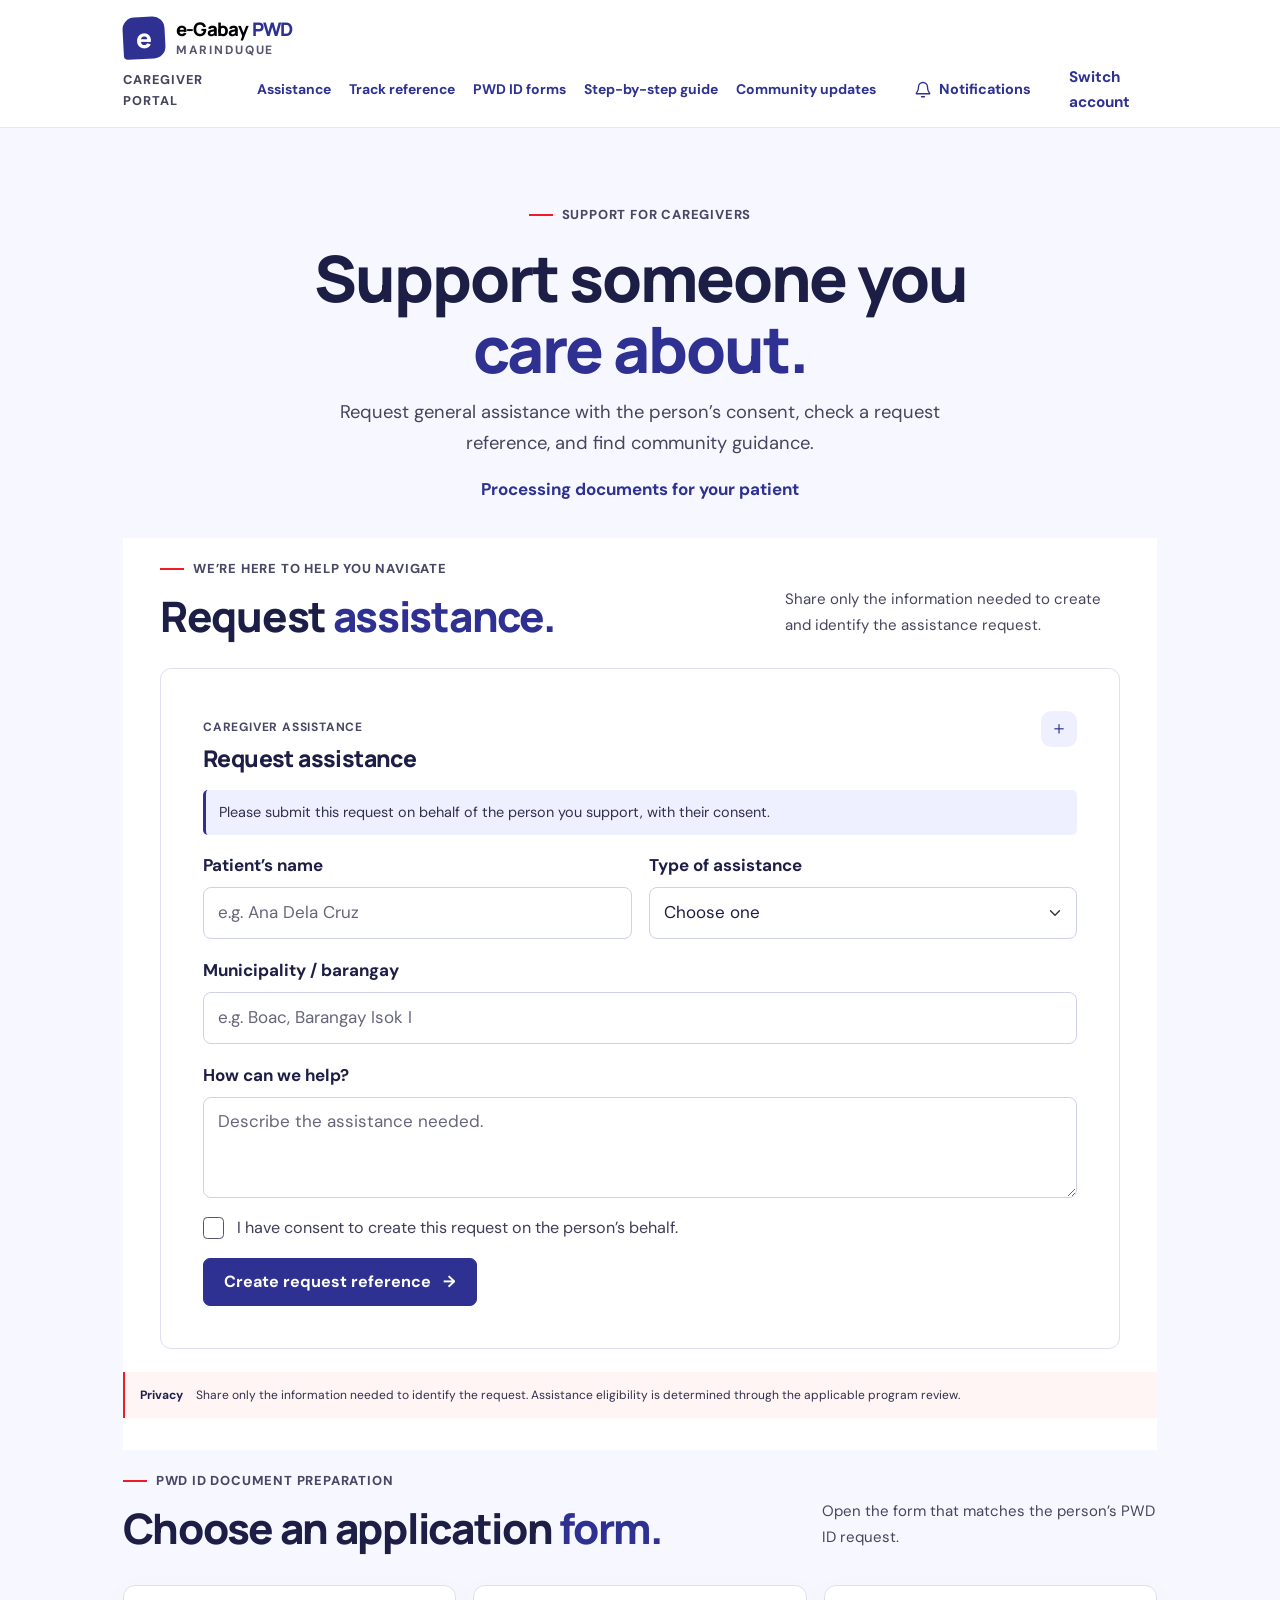
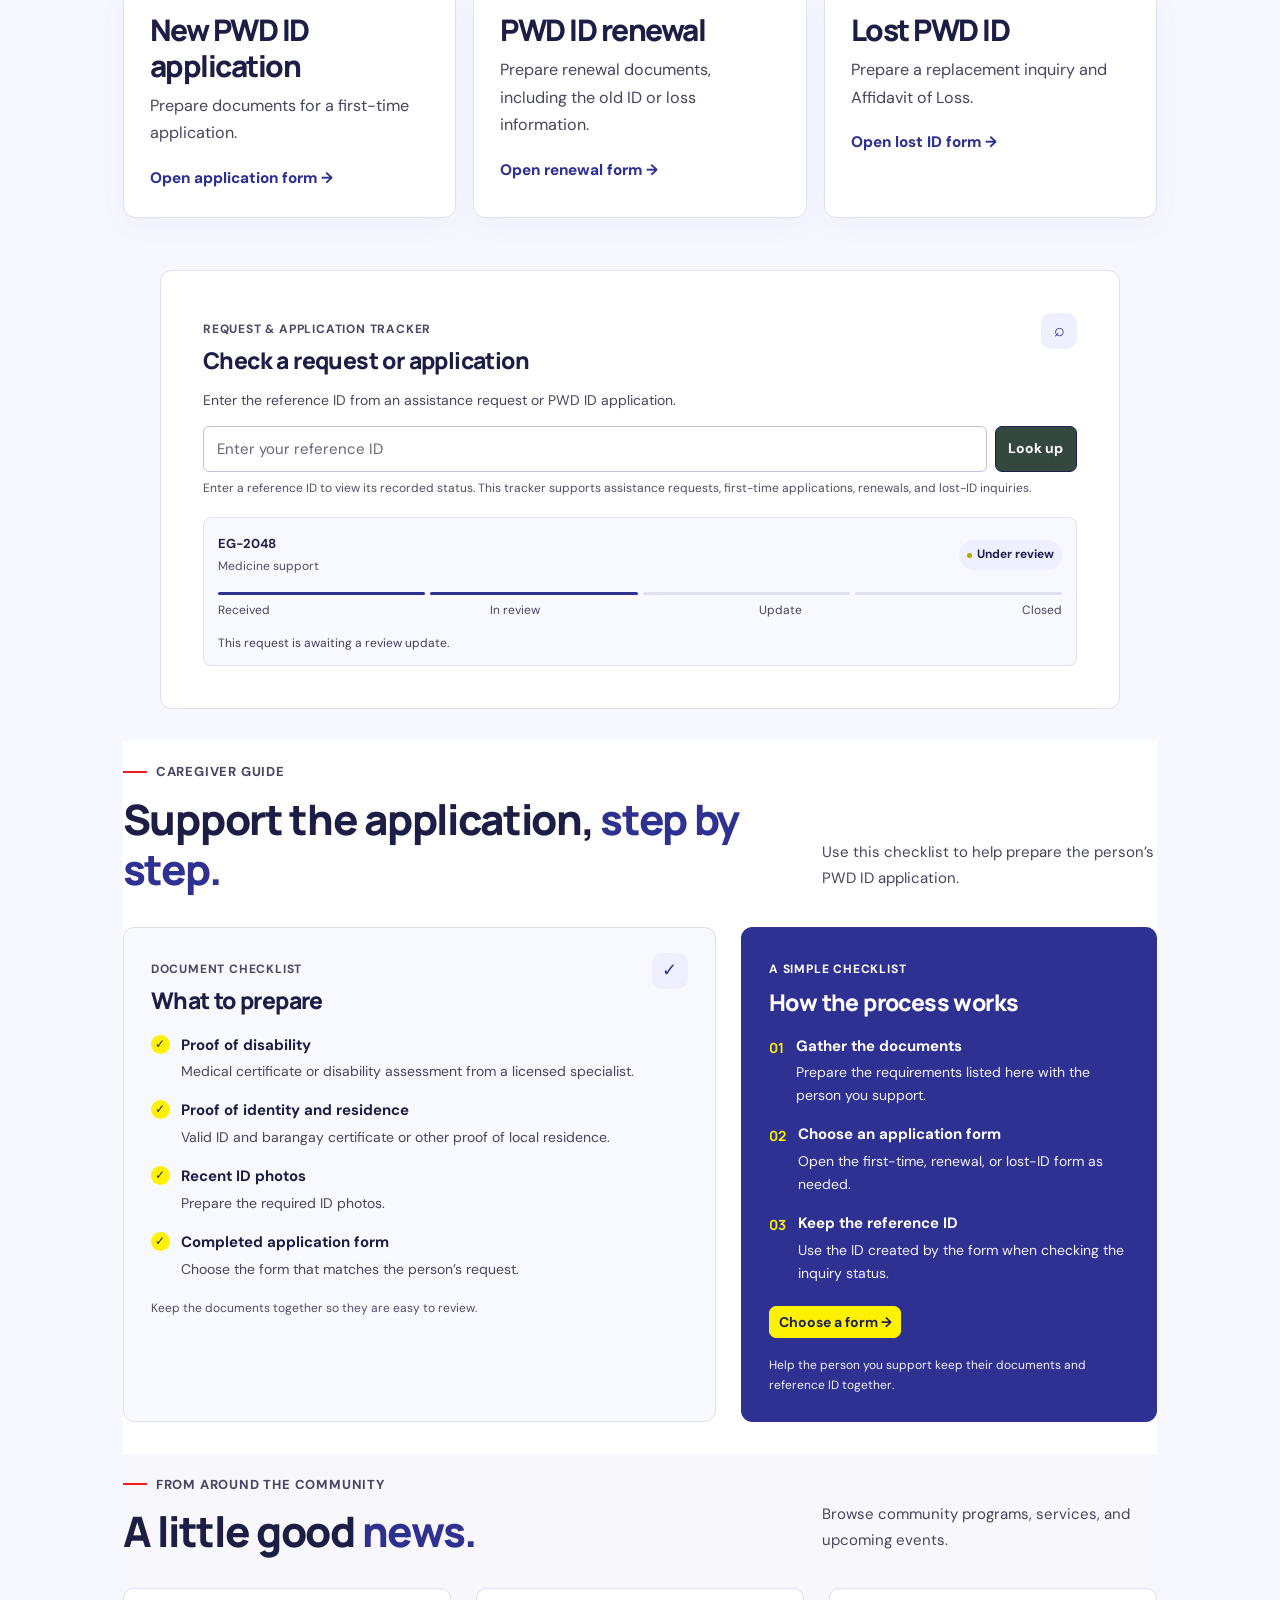
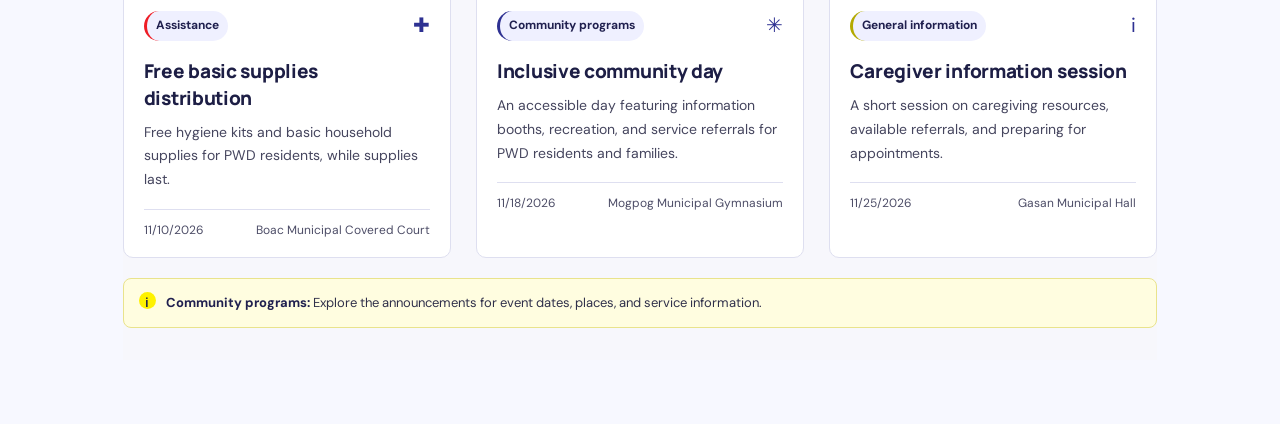
==== caregiver.html @ 27909a4b "Initial project upload" ====
<!doctype html>
<html lang="en">
<head>
  <meta charset="utf-8">
  <meta name="viewport" content="width=device-width, initial-scale=1">
  <meta name="theme-color" content="#2E3192">
  <meta name="description" content="Caregiver guidance and assistance portal for Marinduque.">
  <title>Caregiver portal — e-Gabay Marinduque</title>
  <link rel="preconnect" href="https://fonts.googleapis.com">
  <link rel="preconnect" href="https://fonts.gstatic.com" crossorigin>
  <link href="https://fonts.googleapis.com/css2?family=DM+Sans:wght@400;500;600;700&family=Manrope:wght@400;500;600;700;800&display=swap" rel="stylesheet">
  <link href="https://cdn.jsdelivr.net/npm/bootstrap@5.3.3/dist/css/bootstrap.min.css" rel="stylesheet">
  <link href="styles.css" rel="stylesheet">
</head>
<body class="portal-page">
  <a class="skip-link" href="#main-content">Skip to main content</a>
  <header class="site-header">
    <nav class="navbar" aria-label="Main navigation">
      <div class="container">
        <a class="navbar-brand brand-lockup" href="index.html" aria-label="e-Gabay PWD home">
          <span class="brand-mark" aria-hidden="true"><span>e</span></span>
          <span class="brand-text">e-Gabay <span>PWD</span><small>MARINDUQUE</small></span>
        </a>
        <div class="portal-nav-links">
          <span class="portal-role-label">CAREGIVER PORTAL</span>
          <div class="portal-section-links" aria-label="Portal sections">
            <a href="#assistance">Assistance</a>
            <a href="#tracking-card">Track reference</a>
            <a href="#pwd-forms">PWD ID forms</a>
            <a href="#caregiver-guide">Step-by-step guide</a>
            <a href="#updates">Community updates</a>
          </div>
          <div class="notification-center">
            <button class="notification-toggle" id="notification-toggle" type="button" aria-label="Notifications" aria-controls="notification-panel" aria-expanded="false">
              <svg aria-hidden="true" viewBox="0 0 24 24"><path d="M18 8a6 6 0 0 0-12 0c0 7-3 7-3 9h18c0-2-3-2-3-9M10 21h4"/></svg>
              <span>Notifications</span><span class="notification-count" id="notification-count" hidden></span>
            </button>
            <section class="notification-panel" id="notification-panel" aria-label="Notifications" hidden>
              <div class="notification-panel-heading"><h2>Notifications</h2><button class="notification-close" id="notification-close" type="button" aria-label="Close notifications">×</button></div>
              <p class="notification-feedback" id="notification-feedback" role="status" aria-live="polite"></p>
              <div class="notification-items" id="notification-items" aria-live="polite"></div>
            </section>
          </div>
          <a href="login.html">Switch account</a>
        </div>
      </div>
    </nav>
  </header>
  <main id="main-content" class="portal-main container">
    <section class="portal-hero">
      <div class="eyebrow"><span class="eyebrow-line"></span> Support for caregivers</div>
      <h1>Support someone you <span>care about.</span></h1>
      <p class="portal-intro">Request general assistance with the person’s consent, check a request reference, and find community guidance.</p>
      <p class="caregiver-patient-name" id="caregiver-patient-name">Processing documents for your patient</p>
    </section>
    <section class="section-pad assistance-section role-content-section" id="assistance">
      <div class="section-heading assistance-heading">
        <div><div class="eyebrow"><span class="eyebrow-line"></span> We’re here to help you navigate</div><h2>Request <span>assistance.</span></h2></div>
        <p>Share only the information needed to create and identify the assistance request.</p>
      </div>
      <div class="row g-4 align-items-stretch justify-content-center">
        <div class="col-lg-8">
          <div class="request-card">
            <div class="card-title-row"><div><span class="card-kicker">CAREGIVER ASSISTANCE</span><h3>Request assistance</h3></div><span class="card-icon" aria-hidden="true">＋</span></div>
            <div id="caregiver-context" class="context-note">Please submit this request on behalf of the person you support, with their consent.</div>
            <form id="assistance-form" novalidate>
              <div class="row g-3">
                <div class="col-sm-6"><label class="form-label" for="request-name">Patient’s name</label><input class="form-control" id="request-name" name="name" autocomplete="off" required placeholder="e.g. Ana Dela Cruz"></div>
                <div class="col-sm-6"><label class="form-label" for="request-type">Type of assistance</label><select class="form-select" id="request-type" name="type" required><option value="">Choose one</option><option>Medicine support</option><option>Food assistance</option><option>Transportation</option><option>Other support</option></select></div>
                <div class="col-12"><label class="form-label" for="request-location">Municipality / barangay</label><input class="form-control" id="request-location" name="location" required placeholder="e.g. Boac, Barangay Isok I"></div>
                <div class="col-12"><label class="form-label" for="request-details">How can we help?</label><textarea class="form-control" id="request-details" name="details" rows="3" required placeholder="Describe the assistance needed."></textarea></div>
                <div class="col-12 form-consent"><input class="form-check-input" id="request-consent" type="checkbox" required><label class="form-check-label" for="request-consent">I have consent to create this request on the person’s behalf.</label></div>
                <div class="col-12"><button class="btn btn-primary" type="submit">Create request reference <span aria-hidden="true">→</span></button></div>
              </div>
            </form>
            <div class="form-feedback" id="form-feedback" role="status" aria-live="polite"></div>
          </div>
        </div>
      </div>
      <div class="disclaimer"><strong>Privacy</strong><span>Share only the information needed to identify the request. Assistance eligibility is determined through the applicable program review.</span></div>
    </section>
    <section class="section-pad role-content-section" id="pwd-forms" aria-labelledby="pwd-forms-heading">
      <div class="section-heading">
        <div><div class="eyebrow"><span class="eyebrow-line"></span> PWD ID document preparation</div><h2 id="pwd-forms-heading">Choose an application <span>form.</span></h2></div>
        <p>Open the form that matches the person’s PWD ID request.</p>
      </div>
      <div class="row g-3">
        <div class="col-md-4"><a class="portal-card d-block h-100 text-decoration-none" href="firsttime-applicant.html"><h3>New PWD ID application</h3><p>Prepare documents for a first-time application.</p><span class="text-link">Open application form →</span></a></div>
        <div class="col-md-4"><a class="portal-card d-block h-100 text-decoration-none" href="pwd-renewal.html"><h3>PWD ID renewal</h3><p>Prepare renewal documents, including the old ID or loss information.</p><span class="text-link">Open renewal form →</span></a></div>
        <div class="col-md-4"><a class="portal-card d-block h-100 text-decoration-none" href="lost-pwd-id.html"><h3>Lost PWD ID</h3><p>Prepare a replacement inquiry and Affidavit of Loss.</p><span class="text-link">Open lost ID form →</span></a></div>
      </div>
    </section>
    <section class="section-pad role-content-section tracker-section" aria-label="Request tracker">
      <div class="tracking-card" id="tracking-card">
        <div class="card-title-row"><div><span class="card-kicker">REQUEST &amp; APPLICATION TRACKER</span><h3>Check a request or application</h3></div><span class="card-icon" aria-hidden="true">⌕</span></div>
        <p class="tracking-intro">Enter the reference ID from an assistance request or PWD ID application.</p>
        <form id="tracking-form" class="tracking-form"><label class="visually-hidden" for="tracking-id">Request or application reference ID</label><input class="form-control" id="tracking-id" placeholder="Enter your reference ID" aria-describedby="tracking-help"><button class="btn btn-dark" type="submit">Look up</button></form>
        <small class="tracking-help" id="tracking-help">Enter a reference ID to view its recorded status. This tracker supports assistance requests, first-time applications, renewals, and lost-ID inquiries.</small>
        <div id="tracking-result" class="tracking-result" aria-live="polite">
          <div class="tracked-request"><div><span class="request-ref">EG-2048</span><span class="request-type">Medicine support</span></div><span class="status-badge status-review"><i></i> Under review</span></div>
          <div class="request-progress"><span class="progress-done"></span><span class="progress-done"></span><span></span><span></span></div>
          <div class="tracking-step-labels"><span>Received</span><span>In review</span><span>Update</span><span>Closed</span></div>
          <p class="status-explanation">This request is awaiting a review update.</p>
        </div>
        <div class="tracker-empty" id="tracker-empty" hidden role="status">No request or application matched that reference ID. Check the ID from your confirmation and try again.</div>
      </div>
    </section>
    <section class="section-pad services-section role-content-section" id="caregiver-guide">
      <div class="section-heading">
        <div><div class="eyebrow"><span class="eyebrow-line"></span> Caregiver guide</div><h2>Support the application, <span>step by step.</span></h2></div>
        <p>Use this checklist to help prepare the person’s PWD ID application.</p>
      </div>
      <div class="row g-4">
        <div class="col-lg-7">
          <div class="info-card requirements-card">
            <div class="card-title-row"><div><span class="card-kicker">DOCUMENT CHECKLIST</span><h3>What to prepare</h3></div><span class="card-icon" aria-hidden="true">✓</span></div>
            <ul class="check-list">
              <li><span aria-hidden="true">✓</span><div><strong>Proof of disability</strong><small>Medical certificate or disability assessment from a licensed specialist.</small></div></li>
              <li><span aria-hidden="true">✓</span><div><strong>Proof of identity and residence</strong><small>Valid ID and barangay certificate or other proof of local residence.</small></div></li>
              <li><span aria-hidden="true">✓</span><div><strong>Recent ID photos</strong><small>Prepare the required ID photos.</small></div></li>
              <li><span aria-hidden="true">✓</span><div><strong>Completed application form</strong><small>Choose the form that matches the person’s request.</small></div></li>
            </ul>
            <p class="fine-print">Keep the documents together so they are easy to review.</p>
          </div>
        </div>
        <div class="col-lg-5">
          <div class="process-card">
            <span class="card-kicker">A SIMPLE CHECKLIST</span><h3>How the process works</h3>
            <ol class="step-list">
              <li><span class="step-number">01</span><div><strong>Gather the documents</strong><small>Prepare the requirements listed here with the person you support.</small></div></li>
              <li><span class="step-number">02</span><div><strong>Choose an application form</strong><small>Open the first-time, renewal, or lost-ID form as needed.</small></div></li>
              <li><span class="step-number">03</span><div><strong>Keep the reference ID</strong><small>Use the ID created by the form when checking the inquiry status.</small></div></li>
            </ol>
            <a class="btn btn-outline-primary btn-sm" href="#pwd-forms">Choose a form <span aria-hidden="true">→</span></a>
            <p class="fine-print mb-0">Help the person you support keep their documents and reference ID together.</p>
          </div>
        </div>
      </div>
    </section>
    <section class="section-pad updates-section role-content-section" id="updates">
      <div class="section-heading">
        <div><div class="eyebrow"><span class="eyebrow-line"></span> From around the community</div><h2>A little good <span>news.</span></h2></div>
        <p>Browse community programs, services, and upcoming events.</p>
      </div>
      <div class="row g-4" id="announcement-list" aria-live="polite" aria-label="Community announcements"></div>
      <p class="announcement-empty admin-footnote" id="announcement-empty" hidden>No announcements have been added yet.</p>
      <div class="notice-strip"><span class="notice-symbol" aria-hidden="true">i</span><p><strong>Community programs:</strong> Explore the announcements for event dates, places, and service information.</p></div>
    </section>
    
  </main>
  <script src="app.js"></script>
</body>
</html>
---- styles.css ----
:root {
  --ink: #1d1e45;
  --muted: #4d4f67;
  --green: #2E3192;
  --green-dark: #20256e;
  --green-pale: #eff0ff;
  --paper: #ffffff;
  --white: #FFFFFF;
  --line: #dedff0;
  --coral: #EE1C25;
  --blue: #2E3192;
  --red: #EE1C25;
  --yellow: #FEF200;
  --font-display: "Manrope", sans-serif;
  --font-body: "DM Sans", sans-serif;
}

* { box-sizing: border-box; }
html { scroll-behavior: smooth; scroll-padding-top: 85px; font-size: 17px; }
body {
  margin: 0;
  color: var(--ink);
  background: var(--white);
  font-family: var(--font-body);
  font-size: 1.02rem;
  line-height: 1.7;
  -webkit-font-smoothing: antialiased;
}
a { color: inherit; }
button, input, select, textarea { font: inherit; }
.skip-link { position: absolute; z-index: 20; top: -50px; left: 16px; padding: 10px 14px; background: var(--white); border-radius: 0 0 8px 8px; color: var(--ink); }
.skip-link:focus { top: 0; }
.portal-notice {
  min-height: 38px;
  display: flex;
  justify-content: center;
  align-items: center;
  gap: 8px;
  padding: 8px 16px;
  color: var(--ink);
  background: var(--white);
  border-bottom: 1px solid var(--line);
  font-size: 0.72rem;
  letter-spacing: .02em;
  text-align: center;
}
.portal-notice strong {
  font-size: 0.67rem;
  letter-spacing: .08em;
  color: var(--blue);
}
.notice-dot { width: 9px; height: 9px; border-radius: 50%; background: var(--red); }
.site-header { position: sticky; z-index: 10; top: 0; background: rgba(255,255,255,.96); border-bottom: 1px solid rgba(46,49,146,.12); backdrop-filter: blur(12px); }
.navbar { min-height: 82px; padding: 12px 0; }
.brand-lockup { display: inline-flex; align-items: center; gap: 11px; text-decoration: none; flex-shrink: 0; }
.brand-mark { width: 42px; height: 42px; display: grid; place-items: center; border-radius: 12px 12px 12px 4px; background: var(--blue); color: var(--white); font-family: var(--font-display); font-size: 1.55rem; font-weight: 800; transform: rotate(-3deg); }
.brand-mark span { transform: rotate(3deg); }
.brand-text { display: flex; position: relative; flex-wrap: wrap; align-items: baseline; column-gap: 4px; width: 124px; font-family: var(--font-display); font-size: 1.1rem; font-weight: 800; line-height: 1; letter-spacing: -.7px; }
.brand-text > span { color: var(--blue); }
.brand-text small { flex-basis: 100%; margin-top: 5px; color: var(--muted); font-family: var(--font-body); font-size: 0.48rem; font-weight: 700; letter-spacing: 1.85px; }
.navbar-nav { gap: 29px; }
.navbar-nav .nav-link { padding: 10px 0 !important; color: var(--muted); font-size: 0.9rem; font-weight: 700; transition: color .2s ease; }
.navbar-nav .nav-link:hover, .navbar-nav .nav-link.active { color: var(--blue); }
.header-actions { display: flex; align-items: center; gap: 10px; }
.role-select { width: 145px; border-color: #dfe2f8; border-radius: 7px; color: var(--ink); font-size: 0.75rem; }
.btn { border-radius: 7px; font-size: 0.84rem; font-weight: 700; }
.btn-primary { --bs-btn-bg: var(--blue); --bs-btn-border-color: var(--blue); --bs-btn-hover-bg: var(--green-dark); --bs-btn-hover-border-color: var(--green-dark); --bs-btn-active-bg: var(--green-dark); --bs-btn-active-border-color: var(--green-dark); }
.btn-outline-primary { --bs-btn-color: var(--blue); --bs-btn-border-color: #dfe2f8; --bs-btn-hover-bg: var(--blue); --bs-btn-hover-border-color: var(--blue); }
.header-cta { padding: 11px 16px; }
.header-cta span, .hero-actions .btn span, .request-card .btn span { margin-left: 8px; }
.navbar-toggler { border: 0; padding: 5px; }
.hero-section { overflow: hidden; background: linear-gradient(180deg, #ffffff 0%, #f7f8ff 100%); }
.hero-grid { min-height: 430px; display: grid; grid-template-columns: 1fr 1fr; align-items: center; gap: 45px; padding-top: 45px; padding-bottom: 40px; }
.hero-copy { position: relative; z-index: 1; padding: 3px 0 0 8px; }
.eyebrow { display: flex; align-items: center; gap: 9px; color: var(--blue); font-size: 0.72rem; font-weight: 800; letter-spacing: .12em; text-transform: uppercase; }
.eyebrow-line { width: 24px; height: 2px; display: inline-block; background: var(--red); }
h1, h2, h3, p { margin-top: 0; }
h1, h2, h3 { font-family: var(--font-display); color: var(--ink); font-weight: 800; letter-spacing: -1.5px; }
h1 { max-width: 500px; margin: 20px 0 14px; font-size: clamp(2.8rem, 4vw, 4.25rem); line-height: 1.06; letter-spacing: -3px; }
h1 span, h2 span { color: var(--blue); }
.hero-lead { max-width: 430px; margin-bottom: 23px; color: var(--muted); font-size: 1.12rem; line-height: 1.8; }
.hero-actions { display: flex; align-items: center; gap: 22px; }
.hero-actions .btn { padding: 14px 20px; font-size: 0.82rem; }
.text-link { padding: 4px 0; border: 0; background: none; color: var(--blue); font-size: 0.85rem; font-weight: 800; text-decoration: none; }
.text-link:hover { color: var(--green-dark); }
.hero-note { display: flex; align-items: center; gap: 8px; margin-top: 29px; color: var(--muted); font-size: 0.8rem; font-weight: 600; }
.note-icon { color: var(--red); font-size: 1rem; }
.hero-art { position: relative; height: 345px; overflow: hidden; border-radius: 44% 44% 12px 12px; background: #e7eee6; }
.art-sun { position: absolute; width: 188px; height: 188px; top: 38px; right: 76px; border-radius: 50%; background: #f3d9b8; }
.art-ground { position: absolute; right: -24px; bottom: -84px; left: -24px; height: 187px; border-radius: 50% 50% 0 0; background: #b5c8ae; }
.art-person { position: absolute; z-index: 2; bottom: 76px; width: 90px; height: 175px; }
.person-left { left: 20%; transform: rotate(-3deg); }
.person-right { right: 14%; bottom: 76px; transform: rotate(4deg); }
.person-head { position: absolute; z-index: 2; top: 0; left: 27px; width: 35px; height: 41px; border-radius: 45% 45% 47% 47%; background: #bc7959; }
.person-left .person-head { background: #a9684e; }
.person-body { position: absolute; top: 38px; left: 12px; width: 65px; height: 89px; border-radius: 25px 24px 12px 12px; background: #dc8d70; }
.person-left .person-body { background: #e9b873; }
.person-leg { position: absolute; top: 116px; width: 20px; height: 58px; border-radius: 0 0 8px 8px; background: #37594c; }
.person-leg.one { left: 21px; transform: rotate(5deg); }
.person-leg.two { left: 48px; transform: rotate(-6deg); }
.art-wheel { position: absolute; z-index: 3; bottom: 48px; left: 40%; width: 150px; height: 160px; }
.wheel-ring { position: absolute; bottom: 0; left: 11px; width: 120px; height: 120px; border: 6px solid #51685d; border-radius: 50%; }
.wheel-seat { position: absolute; bottom: 81px; left: 27px; width: 71px; height: 8px; border-radius: 5px; background: #51685d; }
.wheel-back { position: absolute; bottom: 71px; left: 25px; width: 8px; height: 54px; border-radius: 5px; background: #51685d; transform: rotate(-8deg); }
.wheel-person-head { position: absolute; z-index: 2; bottom: 115px; left: 70px; width: 33px; height: 38px; border-radius: 50%; background: #85503f; }
.wheel-person-body { position: absolute; z-index: 2; bottom: 70px; left: 66px; width: 38px; height: 58px; border-radius: 20px 20px 8px 8px; background: #528e7a; transform: rotate(-9deg); }
.wheel-spoke { position: absolute; z-index: 1; bottom: 4px; left: 69px; width: 2px; height: 108px; background: #9caca0; transform-origin: bottom; }
.wheel-spoke.s2 { transform: rotate(45deg); }.wheel-spoke.s3 { transform: rotate(90deg); }.wheel-spoke.s4 { transform: rotate(135deg); }
.art-plant { position: absolute; z-index: 2; bottom: 42px; width: 45px; height: 73px; }
.plant-left { left: 5%; }.plant-right { right: 5%; transform: scale(.8); }
.art-plant::after { position: absolute; bottom: 0; left: 22px; width: 2px; height: 66px; background: #6a8e70; content: ""; }
.art-plant i { position: absolute; z-index: 1; width: 22px; height: 12px; border-radius: 100% 0 100% 0; background: #718f68; transform: rotate(-20deg); }
.art-plant i:nth-child(1) { top: 17px; left: 3px; }.art-plant i:nth-child(2) { top: 29px; left: 20px; transform: scaleX(-1) rotate(-20deg); }.art-plant i:nth-child(3) { top: 41px; left: 1px; }.art-plant i:nth-child(4) { top: 5px; left: 21px; transform: scaleX(-1) rotate(-20deg); }
.floating-note { position: absolute; z-index: 4; right: 13px; bottom: 22px; display: flex; align-items: center; gap: 10px; padding: 11px 15px 11px 11px; border-radius: 10px; background: #fff; box-shadow: 0 9px 28px #445d4e19; }
.floating-note strong, .floating-note small { display: block; }.floating-note strong { font-size: 10px; }.floating-note small { margin-top: 4px; color: var(--muted); font-size: 9px; }
.floating-check { width: 29px; height: 29px; display: grid; place-items: center; border-radius: 50%; background: #e5f1e8; color: var(--green); font-weight: 700; }
.art-sparkle { position: absolute; z-index: 3; color: #d68d6e; }.sparkle-one { top: 42px; left: 15%; font-size: 19px; }.sparkle-two { top: 89px; right: 15%; color: #829377; font-size: 19px; }
.quick-links { position: relative; z-index: 2; display: grid; grid-template-columns: repeat(3, 1fr); margin-top: 0; padding-bottom: 25px; }
.quick-link { min-height: 78px; display: flex; align-items: center; gap: 12px; padding: 15px 19px; border: 1px solid #eaeee8; border-right: 0; background: #fff; text-decoration: none; transition: background .2s ease, transform .2s ease; }
.quick-link:first-child { border-radius: 9px 0 0 9px; }.quick-link:last-child { border-right: 1px solid #eaeee8; border-radius: 0 9px 9px 0; }
.quick-link:hover { z-index: 1; background: #fbfdfb; transform: translateY(-2px); }
.quick-icon { width: 37px; height: 37px; display: grid; place-items: center; flex-shrink: 0; border-radius: 10px; font-size: 19px; }.quick-icon.peach { background: #fcf0e9; color: #c6785d; }.quick-icon.green { background: #eaf2eb; color: #4c8066; }.quick-icon.lilac { background: #f0eef6; color: #7f729c; }
.quick-link strong, .quick-link small { display: block; }.quick-link strong { font-size: 11px; }.quick-link small { margin-top: 4px; color: #829087; font-size: 9px; }
.quick-arrow { margin-left: auto; color: #9aaa9f; font-size: 14px; }
.section-pad { padding: 79px 0; }
.services-section { background: #fff; }
.section-heading { display: flex; align-items: end; justify-content: space-between; gap: 30px; margin-bottom: 32px; }
.section-heading h2, .admin-header h2 { margin: 11px 0 0; font-size: clamp(27px, 3vw, 36px); letter-spacing: -1.6px; }
.section-heading > p { max-width: 335px; margin-bottom: 3px; color: #77857d; font-size: 12px; line-height: 1.8; }
.info-card, .process-card, .request-card, .tracking-card { height: 100%; padding: 25px 27px; border: 1px solid var(--line); border-radius: 11px; background: #fff; }
.requirements-card { background: #fafbf8; }
.card-title-row { display: flex; align-items: flex-start; justify-content: space-between; margin-bottom: 19px; }
.card-kicker { color: #87948b; font-size: 9px; font-weight: 700; letter-spacing: 1px; }
.card-title-row h3, .process-card h3, .admin-panel h3 { margin: 5px 0 0; font-size: 19px; letter-spacing: -.6px; }
.card-icon { width: 36px; height: 36px; display: grid; place-items: center; border-radius: 10px; background: #e8f2ea; color: var(--green); font-size: 16px; }
.card-icon.peach-bg { background: #fbefe8; color: #bc7258; }.card-icon.lilac-bg { background: #efedf5; color: #776a95; }
.check-list { display: grid; gap: 17px; margin: 0; padding: 0; list-style: none; }
.check-list li { display: flex; gap: 11px; }.check-list li > span { width: 19px; height: 19px; display: grid; place-items: center; flex: 0 0 auto; border-radius: 50%; background: #e7f1e8; color: #518368; font-size: 10px; }
.check-list strong, .check-list small, .step-list strong, .step-list small { display: block; }.check-list strong, .step-list strong { font-size: 11px; }.check-list small, .step-list small { margin-top: 4px; color: #79867f; font-size: 10px; line-height: 1.55; }
.fine-print { margin: 17px 0 0; color: #87938c; font-size: 9px; line-height: 1.6; }
.process-card { color: white; border-color: #2d7057; background: #2d7057; }
.process-card .card-kicker { color: #c3dace; }.process-card h3 { margin: 7px 0 18px; color: white; font-size: 19px; }
.step-list { display: grid; gap: 17px; margin: 0 0 21px; padding: 0; list-style: none; }
.step-list li { display: flex; align-items: flex-start; gap: 12px; }.step-number { color: #c2d7ca; font-family: var(--font-display); font-size: 11px; font-weight: 700; }
.step-list strong { color: #fff; }.step-list small { color: #d1e1d7; }.process-card .btn { border-color: #dcebe1; background: #fff; color: var(--green-dark); }
.process-card .fine-print { color: #d1e1d7; }
.updates-section { background: var(--paper); }
.updates-toolbar { display: flex; align-items: center; justify-content: space-between; margin: -5px 0 18px; }
.filter-pills { display: flex; gap: 6px; }.filter-pill { padding: 7px 12px; border: 1px solid transparent; border-radius: 30px; background: transparent; color: #6d7a72; font-size: 10px; font-weight: 600; }.filter-pill:hover { border-color: #dfe7df; }.filter-pill.active { border-color: #dce8dd; background: white; color: var(--green); }
.updates-label { color: #849087; font-size: 9px; }.updates-label span { margin-right: 5px; color: #d29147; font-size: 8px; }
.update-card { height: 100%; padding: 20px 20px 16px; border: 1px solid #eaeee8; border-radius: 10px; background: #fff; transition: transform .2s ease, box-shadow .2s ease; }.update-card:hover { transform: translateY(-3px); box-shadow: 0 9px 22px #24372c0b; }
.update-card-top { display: flex; align-items: center; justify-content: space-between; margin-bottom: 16px; }.update-category { padding: 5px 9px; border-radius: 20px; font-size: 9px; font-weight: 700; }.update-category.coral { background: #fbefeb; color: #a85e49; }.update-category.gold { background: #f8f3e7; color: #8d7442; }.update-category.sage { background: #eaf2ea; color: #4d7759; }.update-icon { color: #829284; font-size: 17px; }
.update-card h3 { margin: 0 0 9px; font-size: 15px; letter-spacing: -.35px; }.update-card p { min-height: 57px; margin: 0 0 17px; color: #76847b; font-size: 10px; line-height: 1.75; }
.update-meta { display: flex; justify-content: space-between; gap: 10px; padding-top: 11px; border-top: 1px solid #edf0ec; color: #97a198; font-size: 9px; }
.notice-strip { display: flex; align-items: flex-start; gap: 10px; margin-top: 20px; padding: 13px 15px; border: 1px solid #edebdf; border-radius: 8px; background: #fbfaf6; }.notice-symbol { width: 17px; height: 17px; display: grid; place-items: center; flex-shrink: 0; border-radius: 50%; background: #f1eee1; color: #917f56; font-family: var(--font-display); font-size: 11px; font-weight: 700; }.notice-strip p { margin: 0; color: #7d8277; font-size: 10px; line-height: 1.7; }.notice-strip strong { color: #62685d; }
.assistance-section { background: #fff; }.assistance-heading { margin-bottom: 27px; }
.request-card, .tracking-card { padding: 24px 25px; }
.request-card .card-title-row, .tracking-card .card-title-row { margin-bottom: 16px; }
.form-label { margin-bottom: 6px; color: #506057; font-size: 10px; font-weight: 700; }.optional { color: #9aa39d; font-weight: 400; }
.form-control, .form-select { min-height: 39px; border-color: #e5eae5; border-radius: 6px; color: #30453b; font-size: 11px; box-shadow: none !important; }.form-control::placeholder { color: #a4aea7; }.form-control:focus, .form-select:focus { border-color: #80a58f; }
.form-control.is-invalid, .form-select.is-invalid { border-color: #c45d54; }
.form-consent { display: flex; align-items: flex-start; gap: 8px; }.form-consent .form-check-input { margin-top: 2px; flex-shrink: 0; }.form-consent .form-check-label { color: #7c887f; font-size: 9px; line-height: 1.6; }
.form-check-input:checked { border-color: var(--green); background-color: var(--green); }.request-card .btn { padding: 10px 13px; }.form-privacy { margin-left: 10px; color: #929d95; font-size: 9px; }
.form-feedback { min-height: 0; color: #35704d; font-size: 10px; font-weight: 600; }.form-feedback:not(:empty) { margin-top: 12px; padding: 10px 12px; border-radius: 7px; background: #edf5ee; }
.tracking-intro { margin: -3px 0 13px; color: #77847c; font-size: 10px; }.tracking-form { display: flex; gap: 8px; }.tracking-form .form-control { flex: 1; }.tracking-form .btn { min-width: 78px; background: #344840; font-size: 10px; }.tracking-help { display: block; margin-top: 7px; color: #929d95; font-size: 9px; }
.tracking-result { margin-top: 19px; padding: 15px 14px 12px; border: 1px solid #edf0ec; border-radius: 8px; background: #fbfcfa; }
.tracked-request { display: flex; justify-content: space-between; align-items: center; gap: 12px; }.request-ref, .request-type { display: block; }.request-ref { color: #344b3f; font-size: 10px; font-weight: 700; }.request-type { margin-top: 3px; color: #879189; font-size: 9px; }
.status-badge { display: inline-flex; align-items: center; gap: 5px; white-space: nowrap; padding: 5px 8px; border-radius: 20px; background: #f5f1e7; color: #877346; font-size: 8px; font-weight: 700; }.status-badge i { width: 5px; height: 5px; border-radius: 50%; background: currentColor; }.status-received { background: #edf1f4; color: #637b89; }.status-update { background: #eaf2eb; color: #537858; }.status-closed { background: #f1eeee; color: #777274; }
.request-progress { display: grid; grid-template-columns: repeat(4,1fr); gap: 5px; margin-top: 15px; }.request-progress span { height: 3px; border-radius: 4px; background: #e8ece7; }.request-progress .progress-done { background: #78a68b; }.tracking-step-labels { display: flex; justify-content: space-between; margin-top: 6px; color: #929b93; font-size: 7px; }
.status-explanation { margin: 12px 0 0; color: #77847c; font-size: 9px; line-height: 1.6; }.tracker-empty { margin-top: 15px; padding: 12px; border-radius: 7px; background: #fbf4ee; color: #865c48; font-size: 10px; line-height: 1.6; }
.admin-entry { display: flex; align-items: center; gap: 11px; margin-top: 14px; padding: 13px 15px; border: 1px solid #edf0ec; border-radius: 9px; background: #fafbf9; }.admin-entry-icon { width: 28px; height: 28px; display: grid; place-items: center; border-radius: 8px; background: #eef0f4; color: #6c7484; }.admin-entry strong, .admin-entry small { display: block; }.admin-entry strong { font-size: 10px; }.admin-entry small { margin-top: 3px; color: #88938c; font-size: 9px; }.admin-entry .text-link { margin-left: auto; white-space: nowrap; font-size: 10px; }
.disclaimer { display: flex; gap: 13px; margin-top: 23px; padding: 13px 15px; border-left: 2px solid #d6bd89; background: #fbfaf6; color: #81857a; font-size: 9px; line-height: 1.65; }.disclaimer strong { flex-shrink: 0; color: #62685d; }
.admin-section { padding: 68px 0 72px; background: #f5f7f4; }.admin-header { display: flex; align-items: flex-end; justify-content: space-between; gap: 20px; margin-bottom: 26px; }.admin-header h2 { margin-top: 11px; }.admin-header p { max-width: 500px; margin: 10px 0 0; color: #758279; font-size: 11px; line-height: 1.7; }.connection-status { padding: 7px 10px; border: 1px solid #e8e2d2; border-radius: 20px; background: #faf8f1; color: #877b5c; font-size: 8px; font-weight: 700; letter-spacing: .6px; white-space: nowrap; }
.stat-card { min-height: 111px; padding: 16px; border: 1px solid #e9ede8; border-radius: 9px; background: white; }.stat-card > span, .stat-card small { display: block; color: #7b8880; font-size: 9px; }.stat-card strong { display: block; margin: 7px 0 4px; font-family: var(--font-display); font-size: 25px; letter-spacing: -1px; }.stat-card small { color: #9aa39c; font-size: 8px; }
.admin-panel { margin-top: 20px; padding: 20px; border: 1px solid #e9ede8; border-radius: 10px; background: white; }.admin-panel-heading { display: flex; justify-content: space-between; align-items: center; gap: 14px; margin-bottom: 14px; }.admin-panel h3 { font-size: 17px; }.admin-table { margin-bottom: 0; font-size: 10px; }.admin-table thead th { padding: 10px; border-bottom-color: #e9ede8; color: #87928a; font-size: 8px; font-weight: 700; text-transform: uppercase; letter-spacing: .45px; }.admin-table tbody td { padding: 12px 10px; color: #617068; }.admin-table tbody td strong { color: #35493f; }.status-select { min-width: 142px; max-width: 170px; min-height: 32px; font-size: 9px; }.admin-footnote { margin: 12px 0 0; color: #929c94; font-size: 9px; }.admin-feedback:not(:empty) { margin-top: 12px; padding: 10px; border-radius: 7px; background: #edf5ee; color: #35704d; font-size: 10px; }
.site-footer { padding: 27px 0 15px; border-top: 1px solid #edf0ec; background: #fff; }.footer-main { display: flex; align-items: center; gap: 24px; }.footer-brand .brand-mark { width: 33px; height: 33px; font-size: 21px; }.footer-brand .brand-text { font-size: 15px; }.footer-main p { margin: 0; color: #849087; font-size: 10px; }.back-top { margin-left: auto; color: var(--green); font-size: 10px; font-weight: 700; text-decoration: none; }.footer-bottom { display: flex; justify-content: space-between; margin-top: 19px; padding-top: 13px; border-top: 1px solid #eff1ee; color: #9ba49d; font-size: 8px; }
.guide-modal { border: 0; border-radius: 12px; }.guide-modal .modal-header { padding: 23px 24px 11px; border: 0; }.guide-modal .modal-title { margin: 7px 0 0; font-family: var(--font-display); font-size: 21px; font-weight: 700; letter-spacing: -.8px; }.guide-modal .modal-body { padding: 9px 24px; color: #758279; font-size: 11px; line-height: 1.7; }.modal-checklist { display: grid; gap: 8px; padding-left: 19px; color: #53645a; }.modal-callout { padding: 10px 12px; border-radius: 7px; background: #f3f6f1; color: #64746a; font-size: 10px; }.guide-modal .modal-footer { padding: 13px 24px 21px; border: 0; }
.id-application-form { margin-top: 15px; padding-top: 14px; border-top: 1px solid #edf0ec; }.id-application-form .form-control[type="file"] { padding: 7px; }
.document-upload-section { padding-top: 8px; }
.document-upload-heading { margin: 0 0 6px; color: var(--ink); font: 800 1.1rem/1.35 var(--font-display); }
.document-upload-note { margin: 0 0 16px; padding: 10px 12px; border-radius: 7px; background: #fffde0; color: #30304a; font-size: .85rem; line-height: 1.6; }
.document-field .form-text { display: block; margin-top: 6px; }
[hidden] { display: none !important; }

@media (min-width: 1200px) { .container { max-width: 1060px; } }
@media (max-width: 991.98px) {
  .navbar-nav { gap: 12px; padding-top: 12px; }.header-actions { padding: 8px 0 11px; }
  .hero-grid { gap: 25px; min-height: 380px; }.hero-art { height: 310px; }
  .section-pad { padding: 65px 0; }
}
@media (max-width: 767.98px) {
  .portal-notice { font-size: 9px; }.navbar { min-height: 67px; }.hero-grid { grid-template-columns: 1fr; gap: 25px; padding-top: 45px; }.hero-copy { padding-left: 0; }h1 { max-width: 410px; font-size: 47px; }.hero-lead { max-width: 430px; }.hero-art { width: min(100%, 480px); height: 300px; margin: 0 auto; }.quick-links { grid-template-columns: 1fr; padding-bottom: 20px; }.quick-link { min-height: 69px; border: 1px solid #eaeee8; border-bottom: 0; }.quick-link:first-child { border-radius: 9px 9px 0 0; }.quick-link:last-child { border: 1px solid #eaeee8; border-radius: 0 0 9px 9px; }.section-pad { padding: 55px 0; }.section-heading { display: block; }.section-heading > p { max-width: 470px; margin: 12px 0 0; }.info-card, .process-card { padding: 23px; }.update-card p { min-height: 0; }.admin-section { padding: 52px 0; }
}
@media (max-width: 575.98px) {
  .portal-notice { gap: 5px; font-size: 8px; }.portal-notice strong { font-size: 8px; }.brand-mark { width: 34px; height: 34px; }.brand-text { font-size: 15px; }.hero-grid { padding-top: 35px; }.eyebrow { font-size: 9px; }h1 { margin-top: 17px; font-size: 43px; }.hero-actions { gap: 14px; }.hero-actions .btn { padding: 12px; font-size: 10px; }.hero-actions .text-link { font-size: 10px; }.hero-art { height: 270px; }.art-person { transform: scale(.88); transform-origin: bottom center; }.person-left { left: 12%; }.person-right { right: 8%; }.art-wheel { left: 34%; transform: scale(.88); transform-origin: bottom left; }.floating-note { right: 8px; bottom: 15px; padding: 9px; }.floating-note strong { font-size: 8px; }.floating-note small { font-size: 8px; }.section-heading h2 { font-size: 29px; }.updates-toolbar { align-items: flex-start; gap: 10px; }.filter-pills { gap: 0; }.filter-pill { padding: 7px 8px; font-size: 9px; }.updates-label { padding-top: 9px; font-size: 8px; white-space: nowrap; }.request-card, .tracking-card { padding: 19px; }.form-privacy { display: block; margin: 8px 0 0; }.admin-entry { flex-wrap: wrap; }.admin-entry .text-link { margin-left: 39px; }.disclaimer { display: block; }.disclaimer strong { display: block; margin-bottom: 4px; }.admin-header { display: block; }.connection-status { display: inline-block; margin-top: 13px; }.admin-panel { padding: 14px; }.admin-panel-heading { align-items: flex-start; }.admin-panel-heading .btn { white-space: nowrap; font-size: 9px; }.footer-main { flex-wrap: wrap; gap: 13px; }.footer-main p { order: 3; flex-basis: 100%; }.footer-bottom { gap: 8px; font-size: 7px; }.footer-bottom span:last-child { text-align: right; }.tracked-request { align-items: flex-start; }.status-badge { font-size: 7px; }
}
@media (prefers-reduced-motion: reduce) {
  *, *::before, *::after { scroll-behavior: auto !important; animation-duration: .01ms !important; animation-iteration-count: 1 !important; transition-duration: .01ms !important; }
}

/* Accessible type scale and shared national-color palette */
body { color: var(--ink); background: var(--white); font-size: 17px; line-height: 1.65; }
p { line-height: 1.7; }
.portal-notice { color: #20204f; background: #f0f1ff; font-size: 14px; }
.portal-notice strong { color: var(--blue); font-size: 13px; }
.notice-dot { background: var(--yellow); box-shadow: 0 0 0 2px var(--blue); }
.brand-mark { background: var(--blue); }
.brand-text > span, .navbar-nav .nav-link:hover, .navbar-nav .nav-link.active, .text-link, .text-link:hover, .back-top { color: var(--blue); }
.brand-text small { color: #55556e; font-size: 12px; }
.navbar-nav .nav-link { color: #3e3e5b; font-size: 15px; }
.role-select { width: 160px; color: var(--ink); font-size: 14px; }
.btn { font-size: 14px; }
.btn-primary { --bs-btn-color: #fff; --bs-btn-bg: var(--blue); --bs-btn-border-color: var(--blue); --bs-btn-hover-bg: var(--green-dark); --bs-btn-hover-border-color: var(--green-dark); --bs-btn-active-bg: var(--green-dark); --bs-btn-active-border-color: var(--green-dark); }
.btn-outline-primary { --bs-btn-color: var(--blue); --bs-btn-border-color: var(--blue); --bs-btn-hover-bg: var(--blue); --bs-btn-hover-border-color: var(--blue); --bs-btn-hover-color: #fff; }
.btn-dark, .tracking-form .btn { --bs-btn-bg: #20204f; --bs-btn-border-color: #20204f; --bs-btn-hover-bg: #14143b; --bs-btn-hover-border-color: #14143b; }
.hero-section { background: #f7f7fc; }
.eyebrow { color: #484866; font-size: 13px; letter-spacing: .8px; }
.eyebrow-line { height: 2px; background: var(--red); }
h1 { line-height: 1.12; }
h1 span, h2 span { color: var(--blue); }
.hero-lead { color: #45455e; font-size: 18px; line-height: 1.75; }
.hero-actions .btn { font-size: 15px; }
.text-link { font-size: 15px; }
.hero-note { color: #45455e; font-size: 14px; }
.note-icon { color: var(--red); }
.hero-art { background: #eceeff; }
.art-sun { background: var(--yellow); }
.art-ground { background: #d6d8f2; }
.person-left .person-body, .person-body { background: var(--blue); }
.person-left .person-body { background: var(--red); }
.person-leg { background: #25254c; }
.wheel-ring, .wheel-seat, .wheel-back { border-color: var(--blue); background: var(--blue); }
.wheel-spoke { background: #7779bd; }
.wheel-person-body { background: var(--blue); }
.art-plant::after, .art-plant i { background: var(--blue); }
.floating-note strong { font-size: 13px; }
.floating-note small { color: #45455e; font-size: 12px; }
.floating-check { background: var(--yellow); color: #20204f; }
.art-sparkle { color: var(--red); }
.sparkle-two { color: var(--blue); }
.quick-link { border-color: #dedff0; background: #fff; }
.quick-link:hover { background: #f6f6ff; }
.quick-icon.peach, .quick-icon.green, .quick-icon.lilac { background: #eff0ff; color: var(--blue); }
.quick-icon.green { background: #fffbd1; color: #20204f; }
.quick-link strong { font-size: 14px; }
.quick-link small { color: #55556d; font-size: 12px; }
.quick-arrow { color: var(--blue); font-size: 16px; }
.services-section, .assistance-section { background: #fff; }
.section-heading h2, .admin-header h2 { font-size: clamp(32px, 3.4vw, 42px); line-height: 1.2; letter-spacing: -1.3px; }
.section-heading > p { color: #45455e; font-size: 15px; line-height: 1.75; }
.info-card, .process-card, .request-card, .tracking-card { border-color: #dedff0; }
.requirements-card { background: #f8f8ff; }
.card-kicker { color: #484866; font-size: 12px; letter-spacing: .8px; }
.card-title-row h3, .process-card h3, .admin-panel h3 { font-size: 23px; line-height: 1.3; }
.card-icon { background: #eff0ff; color: var(--blue); font-size: 18px; }
.card-icon.peach-bg, .card-icon.lilac-bg { background: #eff0ff; color: var(--blue); }
.check-list li > span { background: var(--yellow); color: #20204f; font-size: 12px; }
.check-list strong, .step-list strong { font-size: 15px; line-height: 1.45; }
.check-list small, .step-list small { color: #45455e; font-size: 14px; line-height: 1.65; }
.fine-print { color: #4d4d67; font-size: 12px; line-height: 1.7; }
.process-card { color: #fff; border-color: var(--blue); background: var(--blue); }
.process-card .card-kicker { color: #fff; }
.process-card h3, .step-list strong { color: #fff; }
.step-list small, .process-card .fine-print { color: #f1f1ff; }
.step-number { color: var(--yellow); font-size: 14px; }
.process-card .btn { border-color: var(--yellow); background: var(--yellow); color: #20204f; }
.process-card .btn:hover { border-color: #e6db00; background: #e6db00; color: #20204f; }
.updates-section { background: #f7f7fc; }
.filter-pill { color: #3e3e5b; font-size: 13px; }
.filter-pill:hover, .filter-pill.active { border-color: var(--blue); background: #fff; color: var(--blue); }
.updates-label { color: #41415c; font-size: 12px; }
.updates-label span { color: var(--red); font-size: 10px; }
.update-card { border-color: #dedff0; }
.update-category { font-size: 12px; }
.update-category.coral, .update-category.gold, .update-category.sage { background: #eff0ff; color: #20204f; }
.update-category.coral { border-left: 3px solid var(--red); }
.update-category.gold { border-left: 3px solid #b3a900; }
.update-category.sage { border-left: 3px solid var(--blue); }
.update-icon { color: var(--blue); font-size: 20px; }
.update-card h3 { font-size: 19px; line-height: 1.4; letter-spacing: -.3px; }
.update-card p { color: #45455e; font-size: 14px; line-height: 1.7; }
.update-meta { border-color: #dedff0; color: #4d4d67; font-size: 12px; }
.notice-strip { border-color: #e9e38c; background: #fffde0; }
.notice-symbol { background: var(--yellow); color: #20204f; font-size: 13px; }
.notice-strip p { color: #30304a; font-size: 13px; line-height: 1.7; }
.notice-strip strong { color: #20204f; }
.form-label { color: #30304f; font-size: 14px; }
.form-control, .form-select { min-height: 46px; border-color: #bfc1df; color: #20204f; font-size: 15px; }
textarea.form-control { min-height: 100px; }
.form-control::placeholder { color: #66667b; opacity: 1; }
.form-control:focus, .form-select:focus { border-color: var(--blue); box-shadow: 0 0 0 .2rem #2e319233 !important; }
.form-control.is-invalid, .form-select.is-invalid { border-color: var(--red); }
.form-consent .form-check-input { width: 1.15em; height: 1.15em; border-color: #55556e; }
.form-consent .form-check-label { color: #3e3e59; font-size: 13px; line-height: 1.6; }
.form-check-input:checked { border-color: var(--blue); background-color: var(--blue); }
.form-privacy, .tracking-help { color: #4d4d67; font-size: 12px; line-height: 1.6; }
.form-feedback { font-size: 13px; line-height: 1.6; }
.form-feedback:not(:empty), .admin-feedback:not(:empty) { color: #20204f; background: #eff0ff; }
.tracking-intro { color: #45455e; font-size: 14px; }
.tracking-form .btn { font-size: 14px; }
.tracking-result { border-color: #dedff0; background: #f8f8ff; }
.request-ref { color: #20204f; font-size: 13px; }
.request-type { color: #4d4d67; font-size: 12px; }
.status-badge { font-size: 12px; }
.status-review, .status-received, .status-update, .status-closed { background: #eff0ff; color: #20204f; }
.status-badge i { background: var(--blue); }
.status-update i { background: var(--blue); }
.status-review i { background: #b3a900; }
.status-closed i { background: var(--red); }
.tracking-step-labels { color: #45455e; font-size: 12px; }
.request-progress span { background: #dfe0ef; }
.request-progress .progress-done { background: var(--blue); }
.status-explanation { color: #3e3e59; font-size: 12px; line-height: 1.7; }
.tracker-empty { background: #fffde0; color: #30304a; font-size: 13px; }
.admin-entry { border-color: #dedff0; background: #f8f8ff; }
.admin-entry-icon { background: #eff0ff; color: var(--blue); }
.admin-entry strong { font-size: 13px; }
.admin-entry small { color: #4d4d67; font-size: 12px; }
.admin-entry .text-link { font-size: 13px; }
.disclaimer { border-left-color: var(--red); background: #fff5f5; color: #30304a; font-size: 12px; line-height: 1.7; }
.disclaimer strong { color: #20204f; }
.admin-section { background: #f7f7fc; }
.admin-header p { color: #45455e; font-size: 14px; }
.connection-status { border-color: var(--red); background: #fff; color: #20204f; font-size: 12px; }
.stat-card, .admin-panel { border-color: #dedff0; }
.stat-card > span { color: #30304f; font-size: 13px; }
.stat-card strong { color: var(--blue); font-size: 30px; }
.stat-card small { color: #4d4d67; font-size: 12px; }
.admin-table { font-size: 13px; }
.admin-table thead th { color: #3e3e59; font-size: 12px; }
.admin-table tbody td { color: #30304f; font-size: 13px; }
.admin-table tbody td strong { color: var(--blue); }
.status-select { min-height: 40px; font-size: 13px; }
.admin-footnote { color: #45455e; font-size: 12px; line-height: 1.7; }
.site-footer { border-color: #dedff0; background: #fff; }
.footer-main p { color: #45455e; font-size: 13px; }
.back-top { font-size: 13px; }
.footer-bottom { border-color: #dedff0; color: #45455e; font-size: 12px; }
.guide-modal .modal-title { font-size: 25px; line-height: 1.3; }
.guide-modal .modal-body { color: #30304f; font-size: 14px; line-height: 1.7; }
.modal-checklist { color: #30304f; }
.modal-callout { background: #fffde0; color: #30304a; font-size: 13px; }
.id-application-form .form-control[type="file"] { min-height: 48px; }
.skip-link:focus-visible, a:focus-visible, button:focus-visible, select:focus-visible, input:focus-visible, textarea:focus-visible { outline: 3px solid var(--red); outline-offset: 3px; }

@media (max-width: 767.98px) {
  .section-heading > p { font-size: 15px; }
  .hero-lead { font-size: 17px; }
}
@media (max-width: 575.98px) {
  .portal-notice { font-size: 12px; }
  .portal-notice strong { font-size: 12px; }
  .navbar-nav .nav-link { font-size: 15px; }
  .hero-actions .btn, .hero-actions .text-link { font-size: 13px; }
  .updates-toolbar { align-items: center; flex-wrap: wrap; }
  .filter-pill { font-size: 12px; }
  .updates-label { font-size: 12px; }
  .admin-panel-heading .btn { font-size: 12px; }
  .footer-bottom { font-size: 12px; }
}
.request-card, .tracking-card { height: auto; }
@media (min-width: 992px) and (max-width: 1199.98px) {
  .navbar-nav { gap: 16px; }
  .navbar-nav .nav-link { font-size: 13px; }
  .role-select { width: 145px; }
  .header-actions { gap: 8px; }
  .header-cta { padding-right: 11px; padding-left: 11px; }
}

.auth-link { white-space: nowrap; }
.portal-page { min-height: 100vh; background: #f7f8ff; }
.portal-page .navbar { min-height: 76px; }
.portal-main { padding-top: clamp(36px, 7vw, 76px); padding-bottom: 64px; }
.portal-hero { max-width: 760px; margin: 0 auto 34px; text-align: center; }
.portal-hero .eyebrow { justify-content: center; }
.portal-hero h1, .auth-card h1 { margin: 16px 0 12px; font-size: clamp(2.4rem, 5vw, 3.8rem); line-height: 1.12; letter-spacing: -2px; }
.portal-hero h1 { max-width: 760px; margin-right: auto; margin-left: auto; text-align: center; }
.portal-hero h1 span, .auth-card h1 span { color: var(--blue); }
.portal-intro { max-width: 620px; margin: 0 auto 24px; color: #45455e; font-size: 1.08rem; line-height: 1.7; }
.caregiver-patient-name { margin: -8px auto 24px; color: var(--blue); font-weight: 700; }
.portal-nav-links { display: flex; align-items: center; gap: clamp(12px, 2.5vw, 28px); }
.portal-nav-links a { color: var(--blue); font-size: .9rem; font-weight: 700; text-decoration: none; }
.portal-nav-links a:hover { color: var(--red); }
.portal-section-links { display: flex; align-items: center; gap: clamp(10px, 1.5vw, 18px); }
.portal-nav-links .portal-section-links a { white-space: nowrap; font-size: .82rem; }
.portal-role-label { color: #45455e; font-size: .75rem; font-weight: 800; letter-spacing: .08em; }
.notification-center { position: relative; }
.notification-toggle { position: relative; display: inline-flex; align-items: center; gap: 7px; padding: 8px 10px; border: 0; border-radius: 8px; background: transparent; color: var(--blue); font: inherit; font-size: .85rem; font-weight: 700; }
.notification-toggle:focus-visible { outline: 2px solid var(--blue); outline-offset: 3px; }
.notification-toggle svg { width: 18px; height: 18px; fill: none; stroke: currentColor; stroke-linecap: round; stroke-linejoin: round; stroke-width: 1.8; }
.notification-count { min-width: 19px; padding: 2px 5px; border-radius: 20px; background: var(--red); color: #fff; font-size: .7rem; line-height: 1.3; text-align: center; }
.notification-panel { position: absolute; z-index: 20; top: calc(100% + 10px); right: 0; width: min(360px, calc(100vw - 32px)); max-height: min(440px, calc(100vh - 110px)); overflow-y: auto; padding: 16px; border: 1px solid var(--line); border-radius: 12px; background: var(--white); box-shadow: 0 12px 36px #20204f24; }
.notification-panel-heading { display: flex; align-items: center; justify-content: space-between; gap: 12px; margin-bottom: 10px; }
.notification-panel-heading h2 { margin: 0; color: var(--ink); font: 800 1.1rem/1.35 var(--font-display); }
.notification-close { width: 32px; height: 32px; border: 0; border-radius: 6px; background: #eff0ff; color: var(--ink); font-size: 1.35rem; line-height: 1; }
.notification-feedback:empty { display: none; }
.notification-feedback { margin: 0 0 8px; color: #a41920; font-size: .8rem; }
.notification-items { display: grid; gap: 8px; }
.notification-item { padding: 11px 12px; border: 1px solid var(--line); border-radius: 8px; background: #fff; }
.notification-item.is-unread { border-left: 3px solid var(--blue); background: #f7f7ff; }
.notification-item p { margin: 0 0 5px; color: var(--ink); font-size: .85rem; line-height: 1.5; }
.notification-item time { color: #686880; font-size: .72rem; }
.notification-empty { margin: 0; padding: 12px; color: #686880; font-size: .85rem; }
.portal-actions-grid { display: grid; grid-template-columns: repeat(3, minmax(0, 1fr)); gap: 20px; }
.portal-card { padding: 26px; border: 1px solid var(--line); border-radius: 12px; background: var(--white); box-shadow: 0 8px 26px #2e31920b; }
.portal-card-icon { width: 42px; height: 42px; display: grid; place-items: center; margin-bottom: 18px; border-radius: 12px; background: #eff0ff; color: var(--blue); font-size: 1.35rem; }
.portal-card h2, .staff-dashboard-link h2 { margin: 0 0 10px; font-size: 1.28rem; line-height: 1.35; letter-spacing: -.5px; }
.portal-card p, .staff-dashboard-link p { margin: 0 0 16px; color: #45455e; font-size: .95rem; line-height: 1.7; }
.portal-card .text-link { font-size: .9rem; }
.portal-disclaimer { max-width: 850px; margin: 24px auto 0; padding: 14px 18px; border-left: 4px solid var(--red); border-radius: 5px; background: #fff; color: #35364f; font-size: .86rem; line-height: 1.6; }
.auth-card { width: min(100%, 520px); margin: 0 auto; padding: clamp(24px, 5vw, 42px); }
.auth-card .eyebrow { justify-content: center; }
.auth-card h1, .auth-card > .portal-intro { text-align: center; }
.auth-card h1 { font-size: clamp(2.1rem, 5vw, 3rem); }
.auth-tabs { display: grid; grid-template-columns: 1fr 1fr; gap: 6px; margin: 24px 0; padding: 5px; border-radius: 9px; background: #eff0ff; }
.auth-tab { padding: 10px; border: 0; border-radius: 7px; background: transparent; color: #45455e; font: inherit; font-weight: 700; }
.auth-tab.active { background: var(--white); color: var(--blue); box-shadow: 0 2px 8px #2e319214; }
.auth-notice { margin-bottom: 18px; padding: 12px 14px; border-radius: 7px; background: #fffde0; color: #30304a; font-size: .82rem; line-height: 1.6; }
.auth-feedback { min-height: 0; margin: 12px 0 0; color: #a41920; font-size: .88rem; }
.auth-feedback:empty { display: none; }
.staff-hero { margin: 0 auto 28px; text-align: center; }
.staff-hero .eyebrow { justify-content: center; }
.staff-hero .portal-intro { margin-right: auto; margin-left: auto; }
.connection-status { display: inline-block; padding: 8px 12px; border: 1px solid var(--red); border-radius: 6px; background: var(--white); color: var(--ink); font-size: .78rem; font-weight: 800; letter-spacing: .04em; }
.staff-preview-grid { display: grid; grid-template-columns: repeat(4, minmax(0, 1fr)); gap: 16px; }
.staff-stat { display: grid; gap: 5px; padding: 20px; }
.staff-stat > span { color: #30304f; font-size: .88rem; font-weight: 700; }
.staff-stat strong { color: var(--blue); font: 800 2rem/1.2 var(--font-display); }
.staff-stat small { color: #4d4d67; font-size: .78rem; }
.staff-dashboard-link { display: flex; align-items: center; justify-content: space-between; gap: 24px; margin-top: 20px; }
.staff-dashboard-link p { margin-bottom: 0; }
.staff-dashboard-link .btn { flex: 0 0 auto; }
.role-content-section { padding-top: 20px; padding-bottom: 32px; }
.role-content-section .section-heading { align-items: flex-end; }
.role-content-section .info-card, .role-content-section .process-card, .role-content-section .request-card, .role-content-section .tracking-card { height: 100%; }
.assistance-section > .section-heading, .assistance-section > .row { max-width: 960px; margin-right: auto; margin-left: auto; }
.assistance-section > .row > .col-lg-8 { flex: 0 0 100%; max-width: 100%; padding-right: 0; padding-left: 0; }
.tracker-section .tracking-card { max-width: 960px; margin: 0 auto; }
.role-actions-grid { display: grid; grid-template-columns: repeat(2, minmax(0, 1fr)); gap: 20px; }
.role-form-card h2 { font-size: 1.35rem; }
.role-form-card > p { color: #45455e; font-size: .9rem; line-height: 1.65; }
.id-application-page { max-width: 960px; margin: 0 auto; padding: clamp(24px, 4vw, 42px); }
.portal-page .request-card, .portal-page .tracker-section .tracking-card { padding: clamp(24px, 4vw, 42px); }
.id-application-form { margin-top: 20px; padding-top: 20px; }
.id-application-form .form-label, .request-card form .form-label { margin-bottom: 8px; color: var(--ink); font-size: 1rem; font-weight: 700; }
.id-application-form .form-control:not([type="file"]), .id-application-form .form-select,
.request-card form .form-control, .request-card form .form-select {
  min-height: 52px;
  padding: 11px 14px;
  border-color: #cfd2e7;
  border-radius: 8px;
  color: var(--ink);
  font-size: 1rem;
}
.id-application-form .form-control[type="file"] {
  min-height: 58px;
  padding: 10px;
  border-color: #cfd2e7;
  border-radius: 8px;
  color: #45455e;
  font-size: .95rem;
}
.id-application-form .form-control[type="file"]::file-selector-button {
  margin: -4px 12px -4px -4px;
  padding: 9px 13px;
  border: 0;
  border-radius: 6px;
  background: #eff0ff;
  color: var(--blue);
  font: inherit;
  font-weight: 700;
}
.id-application-form .form-check-input, .request-card form .form-check-input { width: 1.25rem; height: 1.25rem; margin-top: .15rem; }
.id-application-form .form-check-label, .request-card form .form-check-label { padding-left: 5px; font-size: .95rem; line-height: 1.6; }
.id-application-form .document-upload-section { padding-top: 14px; }
.id-application-form .document-upload-heading { margin-bottom: 14px; font-size: 1.3rem; }
.id-application-form .document-field { margin-bottom: 4px; }
.id-application-form .form-text { font-size: .88rem; }
.id-application-form .btn, .request-card form .btn { min-height: 48px; padding: 11px 20px; font-size: .95rem; }
.role-form-card .form-consent { margin-top: 2px; }
.role-form-card .tracking-result { background: #f8f8ff; }
.context-note { margin: 0 0 16px; padding: 11px 13px; border-left: 3px solid var(--blue); border-radius: 5px; background: #eff0ff; color: #30304f; font-size: .85rem; line-height: 1.6; }
.staff-dashboard-section { padding: 12px 0 20px; }
.staff-dashboard-section .admin-panel { margin-top: 18px; }
.staff-dashboard-section .admin-panel-heading h2 { margin: 5px 0 0; color: var(--ink); font: 800 1.3rem/1.35 var(--font-display); letter-spacing: -.5px; }
.staff-dashboard-section .announcement-card { display: flex; }
.staff-dashboard-section .update-card { width: 100%; }
.staff-dashboard-section .status-select { min-width: 150px; }
.status-confirm-backdrop { position: fixed; z-index: 1050; inset: 0; display: grid; place-items: center; padding: 20px; background: rgba(25, 27, 55, .55); }
.status-confirm-dialog { width: min(100%, 440px); padding: 28px; border: 1px solid var(--line); border-radius: 14px; background: var(--white); box-shadow: 0 20px 60px #17183340; }
.status-confirm-dialog h2 { margin: 8px 0 10px; color: var(--ink); font: 800 1.4rem/1.3 var(--font-display); }
.status-confirm-dialog p { margin: 0; color: #45455e; line-height: 1.6; }
.status-confirm-actions { display: flex; justify-content: flex-end; gap: 10px; margin-top: 24px; }
.announcement-editor-note { margin: 0 0 16px; }
.announcement-empty { margin: 14px 0 0; color: #4d4d67; font-size: .9rem; }
.user-announcement .update-card p { overflow-wrap: anywhere; }
.intro-page { min-height: 100vh; background: var(--white); }
.intro-login { white-space: nowrap; }
.intro-main { overflow: hidden; }
.intro-hero { padding: clamp(62px, 10vw, 118px) 0 clamp(58px, 8vw, 94px); background: linear-gradient(180deg, #fff 0%, #f7f8ff 100%); text-align: center; }
.intro-hero-content { max-width: 860px; }
.intro-hero .eyebrow { justify-content: center; }
.intro-hero h1 { max-width: none; margin: 20px 0 18px; font-size: clamp(2.8rem, 6vw, 5rem); line-height: 1.08; letter-spacing: -3px; }
.intro-hero h1 span, .intro-purpose h2 span { color: var(--blue); }
.intro-lead { max-width: 740px; margin: 0 auto 28px; color: var(--muted); font-size: clamp(1.05rem, 2vw, 1.25rem); line-height: 1.75; }
.intro-purpose { display: grid; grid-template-columns: minmax(0, 1.5fr) minmax(260px, .7fr); align-items: center; gap: clamp(30px, 7vw, 100px); padding-top: 72px; padding-bottom: 72px; }
.intro-purpose h2 { max-width: 650px; margin: 14px 0; font-size: clamp(2rem, 4vw, 3rem); line-height: 1.2; letter-spacing: -1.5px; }
.intro-purpose-copy > p { max-width: 660px; margin: 0 0 12px; color: #45455e; font-size: 1rem; line-height: 1.75; }
.intro-purpose-image { display: block; width: 100%; max-width: 440px; justify-self: center; }
.intro-note { display: flex; align-items: flex-start; gap: 12px; padding: 20px; border: 1px solid #e9e38c; border-radius: 10px; background: #fffde0; }
.intro-note-mark { width: 26px; height: 26px; display: grid; place-items: center; flex: 0 0 auto; border-radius: 50%; background: var(--yellow); color: var(--ink); font-weight: 800; }
.intro-note p { margin: 0; color: #30304a; font-size: .9rem; line-height: 1.65; }
.intro-portals { padding: 72px 0 80px; background: #f7f7fc; }
.intro-portals .section-heading { align-items: flex-end; }
.intro-role-grid { display: grid; grid-template-columns: repeat(3, minmax(0, 1fr)); gap: 20px; }
.intro-role-card { min-height: 250px; display: flex; flex-direction: column; align-items: flex-start; padding: 26px; border: 1px solid var(--line); border-radius: 12px; background: var(--white); color: inherit; text-decoration: none; transition: transform .2s ease, box-shadow .2s ease, border-color .2s ease; }
.intro-role-card:hover { transform: translateY(-3px); border-color: #bfc1df; box-shadow: 0 10px 28px #2e319214; }
.intro-role-card .portal-card-icon { margin-bottom: 16px; }
.intro-role-title { margin-bottom: 8px; color: var(--ink); font: 800 1.3rem/1.35 var(--font-display); }
.intro-role-description { color: #45455e; font-size: .92rem; line-height: 1.65; }
.intro-role-link { margin-top: auto; padding-top: 14px; color: var(--blue); font-size: .9rem; font-weight: 800; }
.intro-footer { margin-top: 0; }
@media (max-width: 767.98px) {
  .intro-purpose { grid-template-columns: 1fr; padding-top: 52px; padding-bottom: 52px; }
  .intro-role-grid { grid-template-columns: 1fr; }
  .intro-role-card { min-height: 0; }
}
@media (max-width: 767.98px) {
  .portal-actions-grid { grid-template-columns: 1fr; }
  .staff-preview-grid { grid-template-columns: repeat(2, minmax(0, 1fr)); }
  .staff-dashboard-link { align-items: flex-start; flex-direction: column; }
  .role-actions-grid { grid-template-columns: 1fr; }
}
@media (max-width: 575.98px) {
  .auth-link { font-size: 12px; }
  .portal-page .navbar .container { flex-wrap: wrap; gap: 8px; }
  .portal-nav-links { display: grid; grid-template-columns: minmax(0, 1fr) auto; align-items: center; width: 100%; gap: 8px; padding-bottom: 8px; }
  .portal-role-label { grid-column: 1 / -1; }
  .portal-section-links { display: grid; grid-column: 1 / -1; grid-template-columns: repeat(2, minmax(0, 1fr)); width: 100%; gap: 4px 12px; padding: 2px 0 6px; }
  .portal-nav-links .portal-section-links a { white-space: normal; font-size: .78rem; }
  .portal-nav-links > a { grid-column: 2; justify-self: end; }
  .staff-preview-grid { gap: 10px; }
  .staff-stat { padding: 15px; }
}
@media (min-width: 576px) and (max-width: 991.98px) {
  .portal-page .navbar .container { flex-wrap: wrap; gap: 8px; }
  .portal-nav-links { display: grid; flex: 1 1 100%; grid-template-columns: minmax(0, 1fr) auto; align-items: center; width: 100%; gap: 8px 12px; }
  .portal-role-label, .portal-section-links { grid-column: 1 / -1; }
  .portal-section-links { flex-wrap: wrap; justify-content: center; }
  .portal-nav-links > a { grid-column: 2; justify-self: end; }
}
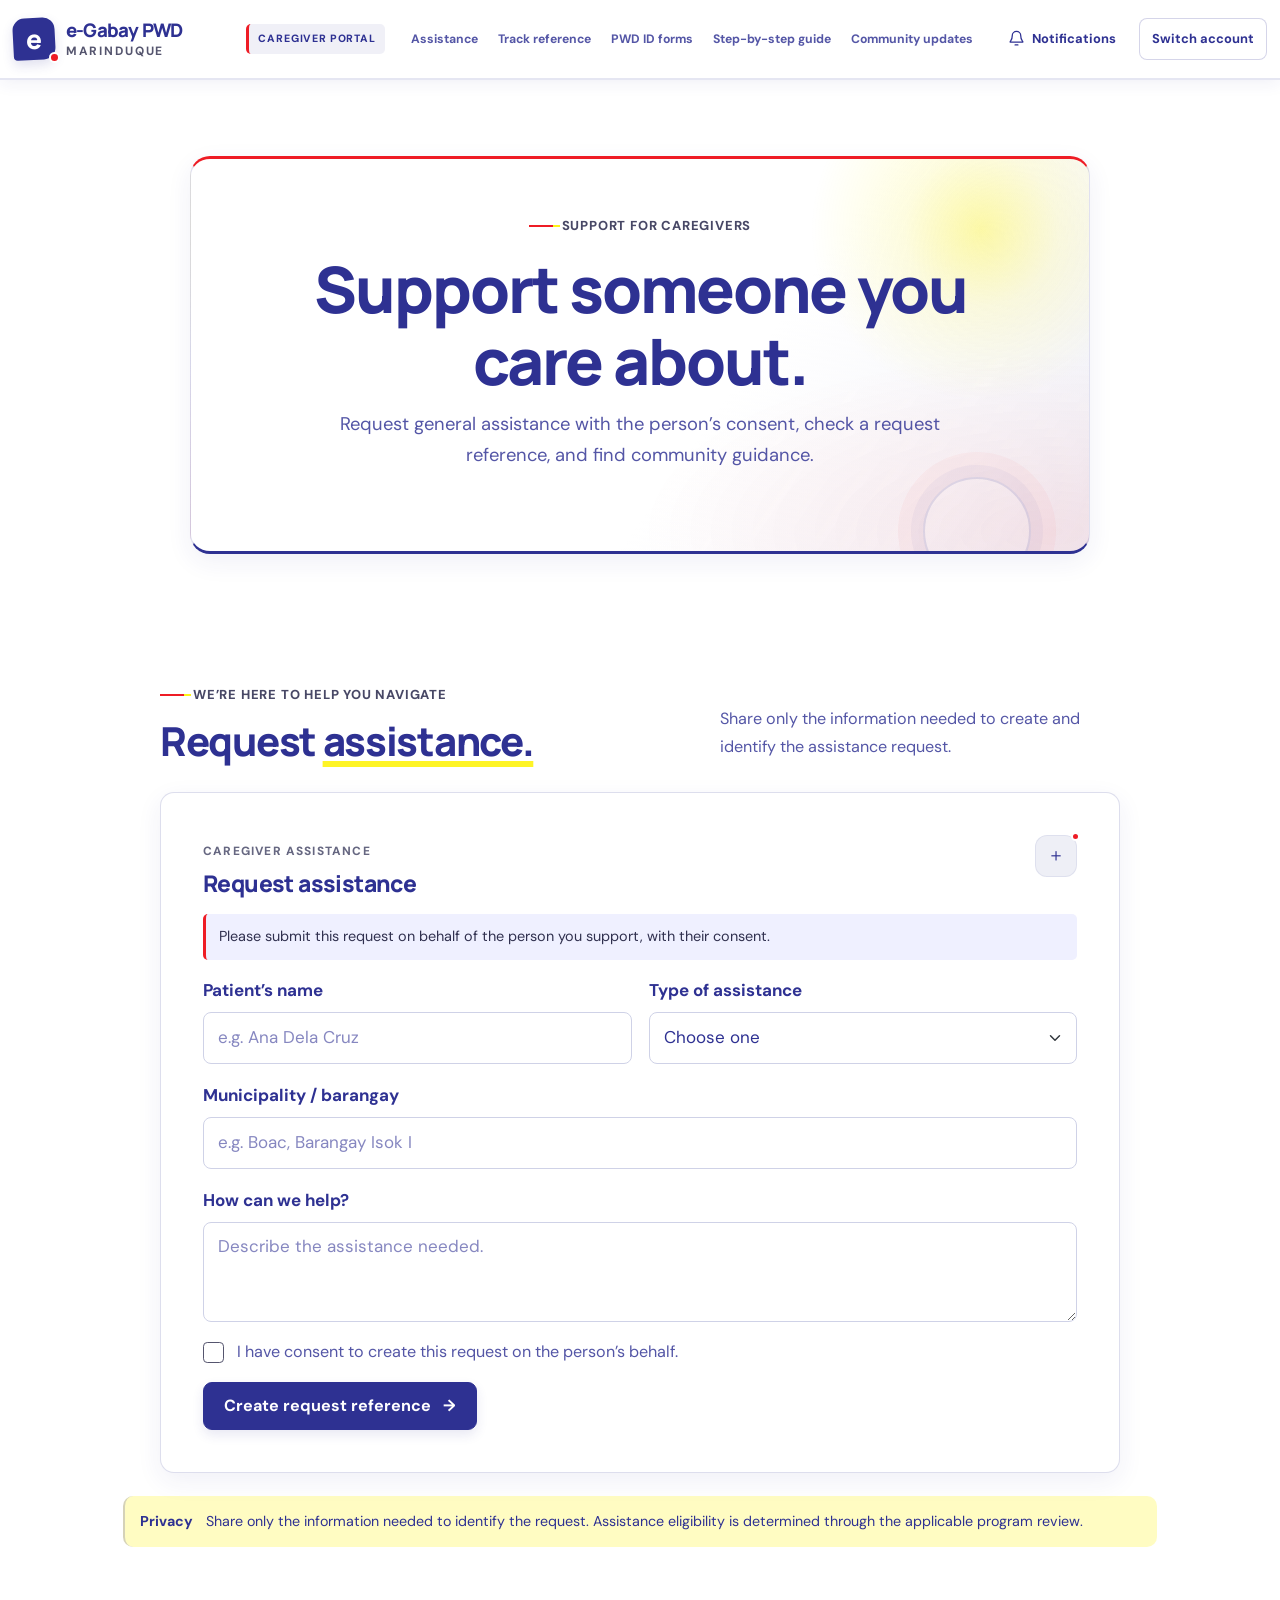
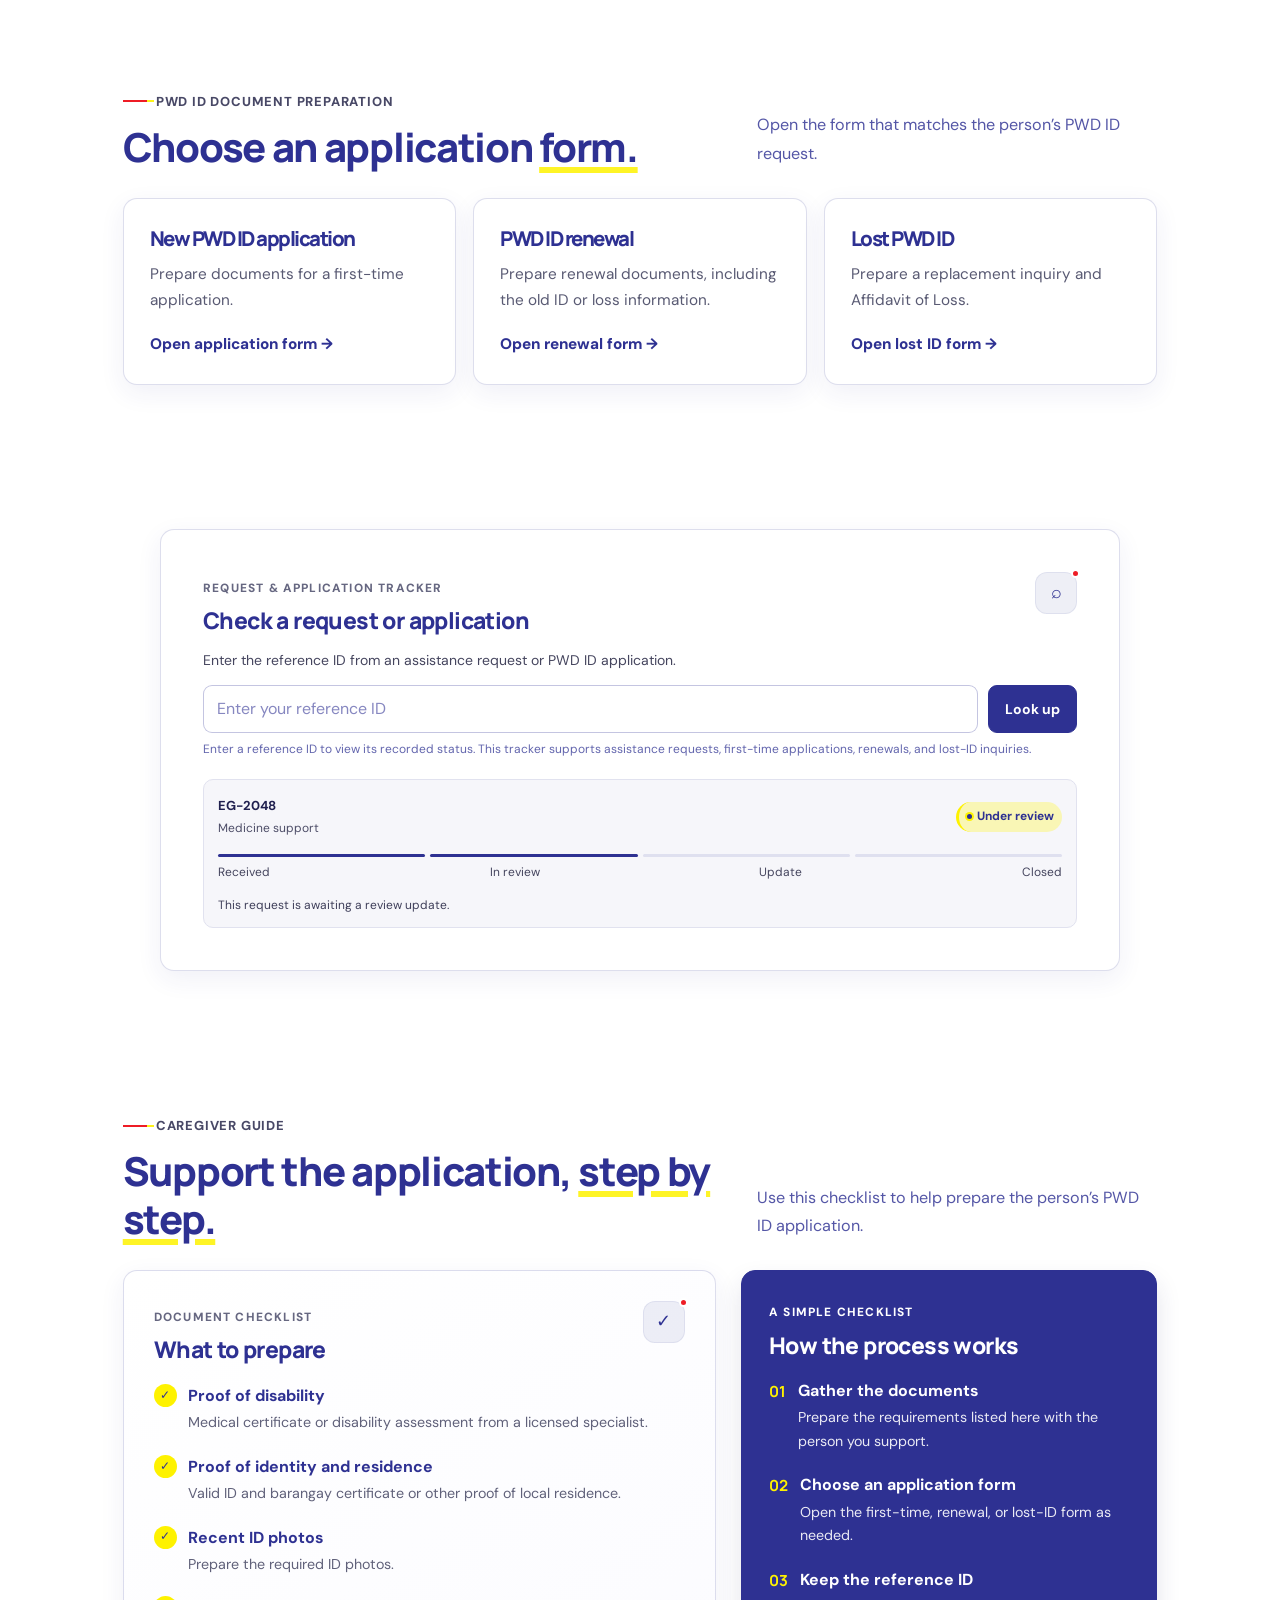
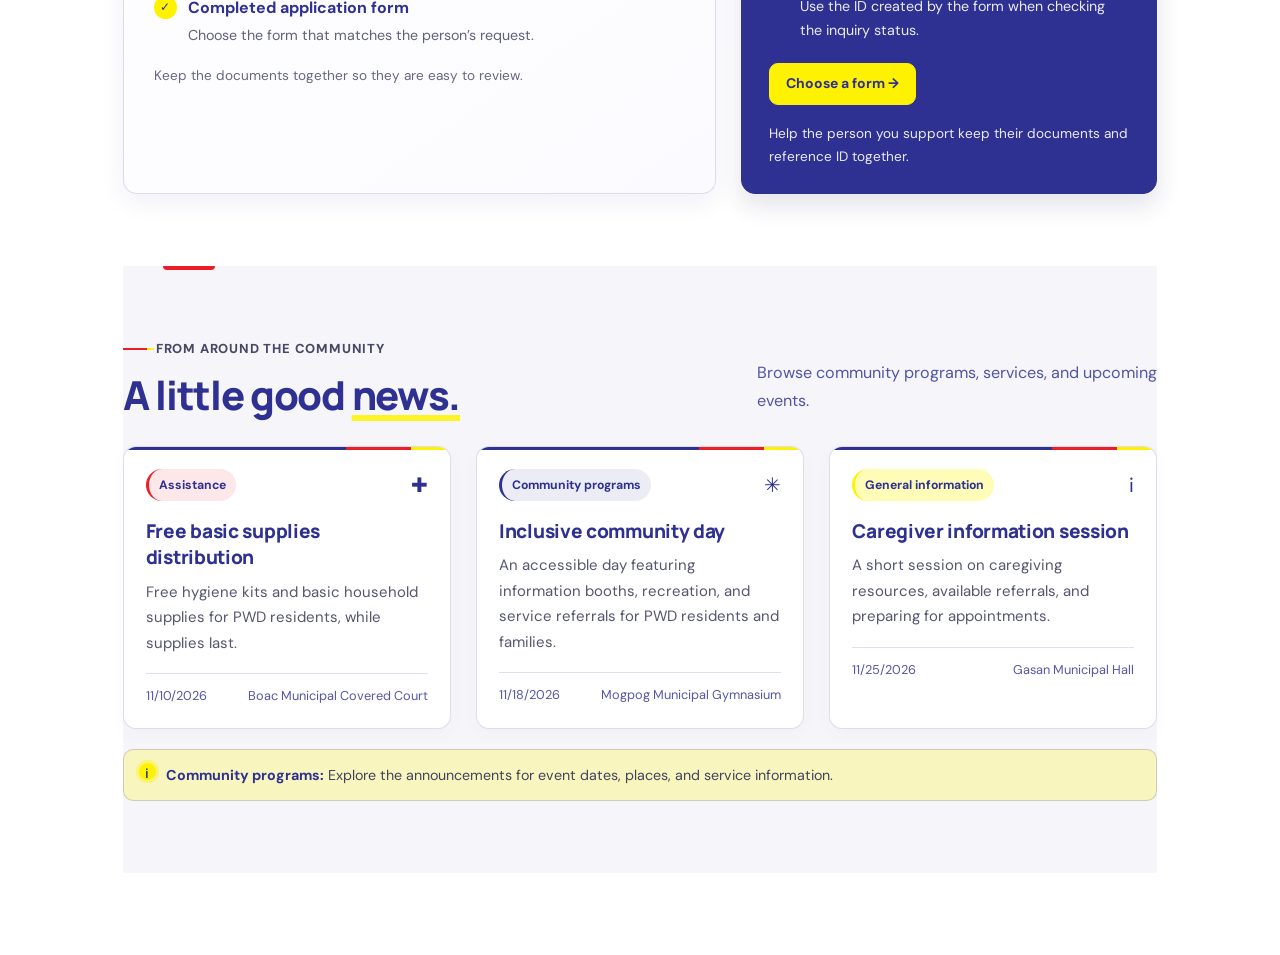
==== commit 2e127ff4: "Initial project upload" ====
--- a/caregiver.html
+++ b/caregiver.html
@@ -12,7 +12,7 @@
   <link href="https://cdn.jsdelivr.net/npm/bootstrap@5.3.3/dist/css/bootstrap.min.css" rel="stylesheet">
   <link href="styles.css" rel="stylesheet">
 </head>
-<body class="portal-page">
+<body class="portal-page caregiver-page">
   <a class="skip-link" href="#main-content">Skip to main content</a>
   <header class="site-header">
     <nav class="navbar" aria-label="Main navigation">
@@ -51,7 +51,6 @@
       <div class="eyebrow"><span class="eyebrow-line"></span> Support for caregivers</div>
       <h1>Support someone you <span>care about.</span></h1>
       <p class="portal-intro">Request general assistance with the person’s consent, check a request reference, and find community guidance.</p>
-      <p class="caregiver-patient-name" id="caregiver-patient-name">Processing documents for your patient</p>
     </section>
     <section class="section-pad assistance-section role-content-section" id="assistance">
       <div class="section-heading assistance-heading">
@@ -148,6 +147,17 @@
     </section>
     
   </main>
+  <div class="status-confirm-backdrop switch-account-backdrop" id="switch-account-modal" hidden>
+    <section class="status-confirm-dialog switch-account-dialog" role="dialog" aria-modal="true" aria-labelledby="switch-account-title" aria-describedby="switch-account-message">
+      <span class="card-kicker">ACCOUNT</span>
+      <h2 id="switch-account-title">Switch accounts?</h2>
+      <p id="switch-account-message">You’ll return to the sign-in page, where you can choose a different portal.</p>
+      <div class="status-confirm-actions">
+        <button class="btn btn-outline-primary" id="switch-account-cancel" type="button">Stay here</button>
+        <button class="btn btn-primary" id="switch-account-confirm" type="button">Continue</button>
+      </div>
+    </section>
+  </div>
   <script src="app.js"></script>
 </body>
 </html>
--- a/styles.css
+++ b/styles.css
@@ -549,3 +549,1199 @@
   .portal-section-links { flex-wrap: wrap; justify-content: center; }
   .portal-nav-links > a { grid-column: 2; justify-self: end; }
 }
+
+.staff-page { background: #f5f6fc; }
+.staff-page .site-header { border-bottom-color: #e4e5f1; }
+.staff-page .portal-main { max-width: 1240px; padding-top: clamp(28px, 5vw, 56px); }
+.staff-page .staff-hero {
+  max-width: none;
+  margin-bottom: 30px;
+  padding: clamp(26px, 5vw, 52px);
+  overflow: hidden;
+  border: 1px solid #e2e4f2;
+  border-radius: 20px;
+  background:
+    radial-gradient(ellipse at 92% 18%, #e9eaff 0, #e9eaff00 34%),
+    linear-gradient(120deg, #fff 0%, #fbfbff 65%, #f2f3ff 100%);
+  box-shadow: 0 12px 35px #25265d0a;
+  text-align: left;
+}
+.staff-page .staff-hero .eyebrow { justify-content: flex-start; }
+.staff-page .staff-hero h1 {
+  max-width: 720px;
+  margin: 15px 0 12px;
+  font-size: clamp(2.35rem, 5vw, 3.8rem);
+  line-height: 1.12;
+  letter-spacing: -2.2px;
+  text-align: left;
+}
+.staff-page .staff-hero .portal-intro { max-width: 590px; margin: 0; }
+.staff-dashboard-section { padding: 0 0 18px; }
+.dashboard-section-heading {
+  display: flex;
+  align-items: flex-end;
+  justify-content: space-between;
+  gap: 20px;
+  margin: 0 2px 15px;
+}
+.dashboard-section-heading h2 {
+  margin: 5px 0 0;
+  font: 800 1.45rem/1.3 var(--font-display);
+  letter-spacing: -.6px;
+}
+.dashboard-section-heading p {
+  max-width: 440px;
+  margin: 0 0 2px;
+  color: #5d5e78;
+  font-size: .88rem;
+  line-height: 1.6;
+}
+.staff-dashboard-section .admin-stats { --bs-gutter-y: 1rem; }
+.staff-dashboard-section .stat-card {
+  position: relative;
+  min-height: 142px;
+  overflow: hidden;
+  padding: 20px 21px;
+  border: 1px solid #e4e5f1;
+  border-top: 3px solid var(--stat-accent, #5558ad);
+  border-radius: 13px;
+  background: #fff;
+  box-shadow: 0 5px 18px #25265d08;
+  transition: transform .18s ease, box-shadow .18s ease;
+}
+.staff-dashboard-section .stat-card:hover {
+  transform: translateY(-2px);
+  box-shadow: 0 10px 24px #25265d12;
+}
+.staff-dashboard-section .admin-stats > div:nth-child(2) .stat-card { --stat-accent: #c49328; }
+.staff-dashboard-section .admin-stats > div:nth-child(3) .stat-card { --stat-accent: #4a8b7b; }
+.staff-dashboard-section .admin-stats > div:nth-child(4) .stat-card { --stat-accent: #8385c4; }
+.staff-dashboard-section .stat-card > span {
+  color: #55566f;
+  font-size: .8rem;
+  font-weight: 700;
+}
+.staff-dashboard-section .stat-card strong {
+  margin: 7px 0 2px;
+  color: #292a67;
+  font-size: 2rem;
+  line-height: 1.15;
+}
+.staff-dashboard-section .stat-card small { color: #77788d; font-size: .72rem; }
+.staff-dashboard-section .admin-panel {
+  margin-top: 22px;
+  padding: clamp(18px, 2.5vw, 28px);
+  border: 1px solid #e3e4ef;
+  border-radius: 15px;
+  box-shadow: 0 6px 22px #25265d08;
+}
+.staff-dashboard-section .admin-panel-heading { margin-bottom: 19px; }
+.staff-dashboard-section .admin-panel-heading .card-kicker,
+.dashboard-section-heading .card-kicker { color: #656681; font-size: .7rem; font-weight: 800; letter-spacing: .12em; }
+.staff-dashboard-section .admin-panel-heading h2 {
+  margin-top: 5px;
+  font-size: 1.35rem;
+  letter-spacing: -.6px;
+}
+.staff-dashboard-section .admin-table { min-width: 720px; }
+.staff-dashboard-section .admin-table thead th {
+  padding: 12px 14px;
+  border-top: 1px solid #ececf4;
+  border-bottom: 1px solid #e5e6f0;
+  background: #f8f8fc;
+  color: #66677f;
+  font-size: .68rem;
+  letter-spacing: .08em;
+}
+.staff-dashboard-section .admin-table thead th:first-child { border-radius: 8px 0 0; }
+.staff-dashboard-section .admin-table thead th:last-child { border-radius: 0 8px 0 0; }
+.staff-dashboard-section .admin-table tbody td { padding: 15px 14px; border-bottom-color: #efeff5; }
+.staff-dashboard-section .admin-table tbody tr:last-child td { border-bottom: 0; }
+.staff-dashboard-section .admin-table tbody tr:hover { background: #fafaff; }
+.staff-dashboard-section .admin-table tbody td:first-child strong { font-family: var(--font-display); letter-spacing: .02em; }
+.staff-dashboard-section .status-select {
+  min-width: 158px;
+  border-color: #dfe0ee;
+  border-radius: 8px;
+  background-color: #fff;
+}
+.staff-dashboard-section .status-select:focus,
+.announcement-editor .form-control:focus,
+.announcement-editor .form-select:focus {
+  border-color: #7779c3;
+  box-shadow: 0 0 0 .2rem #5558ad20 !important;
+}
+.staff-dashboard-section .admin-feedback:not(:empty),
+.announcement-editor .form-feedback:not(:empty) {
+  padding: 12px 15px;
+  border: 1px solid #dfe6dc;
+  border-radius: 9px;
+  background: #f2f8f1;
+  color: #315d3d;
+  font-size: .84rem;
+}
+.announcement-editor .form-label { margin-bottom: 7px; font-size: .84rem; font-weight: 700; }
+.announcement-editor .form-control,
+.announcement-editor .form-select {
+  min-height: 46px;
+  border-color: #dfe0ee;
+  border-radius: 8px;
+  background-color: #fff;
+  font-size: .9rem;
+}
+.announcement-editor textarea.form-control { min-height: 112px; }
+.announcement-editor .btn { min-height: 46px; padding: 10px 18px; }
+.announcement-editor .form-feedback:not(:empty) { margin-top: 16px; }
+.staff-dashboard-section #announcement-list { --bs-gutter-y: 1rem; }
+.staff-dashboard-section .announcement-card .update-card {
+  height: 100%;
+  padding: 21px;
+  border: 1px solid #e5e5f0;
+  border-radius: 12px;
+  background: linear-gradient(150deg, #fff, #fcfcff);
+  box-shadow: 0 4px 14px #25265d07;
+}
+.staff-dashboard-section .announcement-card .update-card h3 { margin-top: 16px; }
+.staff-dashboard-section .announcement-card .update-meta {
+  display: flex;
+  flex-wrap: wrap;
+  gap: 8px 14px;
+  line-height: 1.5;
+}
+.staff-dashboard-section .announcement-empty {
+  margin: 0;
+  padding: 24px;
+  border: 1px dashed #d4d5e7;
+  border-radius: 10px;
+  background: #fafaff;
+  color: #66677f;
+  text-align: center;
+}
+.status-confirm-backdrop[hidden] { display: none; }
+.status-confirm-dialog { border-color: #e3e4ef; border-radius: 16px; }
+.status-confirm-dialog .card-kicker { color: #656681; font-size: .7rem; font-weight: 800; letter-spacing: .1em; }
+
+@media (max-width: 767.98px) {
+  .staff-page .staff-hero { padding: 28px 24px; }
+  .dashboard-section-heading { align-items: flex-start; flex-direction: column; gap: 7px; }
+  .dashboard-section-heading p { max-width: 540px; }
+}
+@media (max-width: 575.98px) {
+  .staff-page .portal-main { padding-top: 24px; }
+  .staff-page .staff-hero { margin-bottom: 24px; border-radius: 15px; }
+  .staff-page .staff-hero h1 { font-size: 2.2rem; letter-spacing: -1.5px; }
+  .staff-dashboard-section .stat-card { min-height: 128px; padding: 16px; }
+  .staff-dashboard-section .admin-panel { padding: 17px; }
+  .status-confirm-dialog { padding: 22px; }
+  .status-confirm-actions { flex-wrap: wrap; }
+}
+
+/* Shared visual system */
+:root {
+  --surface: #fff;
+  --surface-soft: #f8f8fc;
+  --surface-tint: #f0f1ff;
+  --line: #e2e3ef;
+  --ink: #20204f;
+  --muted: #55566f;
+  --shadow-card: 0 8px 26px #25265d0b;
+  --shadow-hover: 0 14px 32px #25265d16;
+}
+html { scroll-padding-top: 96px; }
+body { background: #f7f7fc; }
+.site-header { border-bottom-color: #e6e6f0; box-shadow: 0 3px 14px #25265d08; }
+.navbar { min-height: 78px; }
+.brand-mark { box-shadow: 0 5px 12px #2e319226; }
+.portal-nav-links { gap: clamp(10px, 1.5vw, 21px); }
+.portal-nav-links > a {
+  padding: 8px 11px;
+  border-radius: 8px;
+  font-size: .82rem;
+  transition: background-color .18s ease, color .18s ease;
+}
+.portal-nav-links > a:hover { background: #f0f1ff; color: #20256e; }
+.portal-section-links a { padding: 6px 0; text-decoration-color: transparent; text-underline-offset: 5px; }
+.portal-section-links a:hover { text-decoration: underline; text-decoration-color: #a4a5d2; }
+.portal-role-label { padding: 5px 9px; border-radius: 5px; background: #f0f1ff; color: #393b85; font-size: .67rem; }
+.btn {
+  min-height: 42px;
+  padding: 9px 16px;
+  border-radius: 9px;
+  transition: transform .18s ease, box-shadow .18s ease, background-color .18s ease;
+}
+.btn-primary { box-shadow: 0 5px 12px #2e31921c; }
+.btn-primary:hover { transform: translateY(-1px); box-shadow: 0 8px 18px #2e31922b; }
+.btn-outline-primary { --bs-btn-border-color: #d7d8eb; --bs-btn-hover-color: #fff; }
+.portal-main { padding-bottom: clamp(48px, 7vw, 82px); }
+.portal-hero {
+  max-width: 900px;
+  margin-bottom: clamp(34px, 5vw, 58px);
+  padding: clamp(30px, 5vw, 56px) clamp(22px, 5vw, 54px);
+  border: 1px solid #e4e5f1;
+  border-radius: 20px;
+  background:
+    radial-gradient(ellipse at 92% 10%, #eaebff 0, #eaebff00 38%),
+    linear-gradient(125deg, #fff 0%, #fbfbff 70%, #f5f5ff 100%);
+  box-shadow: var(--shadow-card);
+}
+.portal-hero .eyebrow { justify-content: center; }
+.portal-hero h1 { margin-top: 17px; }
+.portal-intro { color: #54556e; }
+.section-pad { padding: clamp(46px, 6vw, 72px) 0; }
+.role-content-section { scroll-margin-top: 92px; }
+.section-heading { align-items: flex-end; margin-bottom: 27px; }
+.section-heading > p { max-width: 400px; color: #5d5e77; font-size: .95rem; }
+.section-heading h2 { font-size: clamp(1.75rem, 3.2vw, 2.35rem); }
+.portal-card, .info-card, .request-card, .tracking-card, .admin-panel, .stat-card {
+  border-color: #e2e3ef;
+  border-radius: 14px;
+  box-shadow: var(--shadow-card);
+}
+.portal-card {
+  transition: transform .2s ease, box-shadow .2s ease, border-color .2s ease;
+}
+.portal-card:hover {
+  transform: translateY(-3px);
+  border-color: #c9cae5;
+  box-shadow: var(--shadow-hover);
+}
+.portal-card h3 { margin-bottom: 9px; font-size: 1.2rem; line-height: 1.35; }
+.portal-card p { color: #595a73; font-size: .9rem; }
+.info-card, .request-card, .tracking-card { padding: clamp(21px, 3vw, 30px); }
+.card-kicker { color: #666781; font-size: .7rem; font-weight: 800; letter-spacing: .1em; }
+.card-title-row h3 { margin-top: 6px; font-size: 1.35rem; letter-spacing: -.6px; }
+.card-icon, .portal-card-icon {
+  width: 42px;
+  height: 42px;
+  border-radius: 12px;
+  background: #f0f1ff;
+  color: #34367e;
+}
+.requirements-card { background: linear-gradient(145deg, #fff, #fbfbff); }
+.check-list { gap: 20px; }
+.check-list li > span { width: 23px; height: 23px; background: #eeefff; color: #35377d; }
+.check-list strong, .step-list strong { font-size: .94rem; }
+.check-list small, .step-list small { color: #60617a; font-size: .84rem; }
+.fine-print { color: #666780; font-size: .8rem; }
+.process-card {
+  border-color: #292b7c;
+  border-radius: 14px;
+  background: linear-gradient(145deg, #36399a, #25276f);
+  box-shadow: 0 12px 25px #25265d20;
+}
+.process-card h3 { font-size: 1.35rem; }
+.step-list { gap: 20px; }
+.step-number { color: #fff19a; font-size: .9rem; }
+.step-list small, .process-card .fine-print { color: #e0e1ff; }
+.process-card .btn { border-color: #fff; color: #26286f; }
+.updates-section { background: #f2f3fa; }
+.update-card {
+  padding: 22px;
+  border-color: #e3e4ef;
+  border-radius: 13px;
+  box-shadow: 0 5px 18px #25265d08;
+}
+.update-card:hover { box-shadow: var(--shadow-hover); }
+.update-category { padding: 6px 10px; font-size: .72rem; }
+.update-card h3 { font-size: 1.12rem; }
+.update-card p { color: #55566f; font-size: .88rem; line-height: 1.7; }
+.update-meta { color: #666780; font-size: .75rem; }
+.notice-strip, .disclaimer {
+  border-color: #eee5a6;
+  border-radius: 10px;
+  background: #fffde8;
+}
+.notice-strip p, .disclaimer { color: #42435d; font-size: .84rem; }
+.notice-strip strong, .disclaimer strong { color: #24254f; }
+.form-label { margin-bottom: 7px; color: #30314f; font-size: .9rem; }
+.form-control, .form-select {
+  min-height: 48px;
+  padding: 10px 13px;
+  border-color: #d7d8e7;
+  border-radius: 9px;
+  color: #27284f;
+  font-size: .94rem;
+  box-shadow: none;
+}
+textarea.form-control { min-height: 118px; }
+.form-control::placeholder { color: #77788d; }
+.form-control:focus, .form-select:focus {
+  border-color: #7779c3;
+  box-shadow: 0 0 0 .22rem #5558ad1c !important;
+}
+.form-consent .form-check-label { color: #55566f; font-size: .83rem; }
+.form-check-input { border-color: #9a9bb4; }
+.form-check-input:checked { border-color: var(--blue); background-color: var(--blue); }
+.form-feedback:not(:empty), .admin-feedback:not(:empty) {
+  padding: 12px 15px;
+  border: 1px solid #dfe6dc;
+  border-radius: 9px;
+  background: #f2f8f1;
+  color: #315d3d;
+  font-size: .85rem;
+}
+.tracking-form { gap: 10px; }
+.tracking-form .btn { min-height: 48px; }
+.tracking-form .btn-dark { background: #292b72; }
+.tracking-result { border-color: #e1e2ef; border-radius: 10px; background: #f8f8fc; }
+.tracker-empty { border: 1px solid #efe5ae; border-radius: 9px; }
+.id-application-page {
+  border-color: #e2e3ef;
+  border-radius: 17px;
+  box-shadow: 0 10px 30px #25265d0c;
+}
+.id-application-page > p { color: #55566f; }
+.id-application-form { border-color: #ececf4; }
+.document-upload-section { margin-top: 7px; padding: 21px 20px 19px; border: 1px solid #e7e7f0; border-radius: 12px; background: #fafaff; }
+.document-upload-heading { margin-bottom: 15px; font-size: 1.2rem; }
+.document-field { padding-top: 12px; padding-bottom: 12px; border-top: 1px solid #ececf4; }
+.document-field:first-child { border-top: 0; }
+.document-field .form-control[type="file"] {
+  min-height: 52px;
+  border-style: dashed;
+  background: #fff;
+}
+.document-field .form-control[type="file"]::file-selector-button {
+  padding: 8px 12px;
+  border: 0;
+  border-radius: 7px;
+  background: #eff0ff;
+  color: #30327c;
+  font: inherit;
+  font-weight: 700;
+}
+.form-text { color: #666780; }
+.auth-page { position: relative; overflow-x: clip; background: #f3f4fb; }
+.auth-page::before, .auth-page::after {
+  position: fixed;
+  z-index: 0;
+  width: 360px;
+  height: 360px;
+  border-radius: 50%;
+  background: #e4e5fb;
+  content: "";
+  pointer-events: none;
+}
+.auth-page::before { top: 16%; left: -230px; }
+.auth-page::after { right: -230px; bottom: -180px; background: #f4e9e9; }
+.auth-page .portal-main, .auth-page .site-header { position: relative; z-index: 1; }
+.auth-card {
+  padding: clamp(28px, 5vw, 48px);
+  border-color: #e3e4ef;
+  border-radius: 18px;
+  box-shadow: 0 18px 48px #25265d14;
+}
+.auth-card h1 { font-size: clamp(2.15rem, 5vw, 3rem); }
+.auth-tabs { border: 1px solid #e5e5f0; background: #f3f3fa; }
+.auth-tab { min-height: 44px; border-radius: 8px; }
+.auth-tab.active { box-shadow: 0 3px 10px #25265d12; }
+.intro-hero {
+  position: relative;
+  overflow: hidden;
+  padding-top: clamp(78px, 10vw, 126px);
+  padding-bottom: clamp(76px, 9vw, 112px);
+  background:
+    radial-gradient(ellipse at 82% 25%, #e8e9ff 0, #e8e9ff00 32%),
+    linear-gradient(180deg, #fff 0%, #f5f5fc 100%);
+}
+.intro-hero::after {
+  position: absolute;
+  right: max(4vw, calc((100vw - 1200px) / 2));
+  bottom: -112px;
+  width: 270px;
+  height: 270px;
+  border: 1px solid #dfe0f0;
+  border-radius: 50%;
+  content: "";
+  pointer-events: none;
+}
+.intro-hero-content { position: relative; z-index: 1; }
+.intro-hero h1 { font-size: clamp(3rem, 6.3vw, 5.2rem); }
+.intro-hero .btn { min-height: 50px; padding: 12px 21px; }
+.intro-purpose { padding-top: clamp(58px, 8vw, 90px); padding-bottom: clamp(58px, 8vw, 90px); }
+.intro-purpose-image { filter: drop-shadow(0 14px 22px #25265d12); }
+.intro-portals { background: #f2f3fa; }
+.intro-role-card {
+  min-height: 280px;
+  padding: 30px;
+  border-color: #e1e2ef;
+  border-radius: 15px;
+  box-shadow: var(--shadow-card);
+}
+.intro-role-card:hover { border-color: #bfc1df; box-shadow: var(--shadow-hover); }
+.intro-role-card .portal-card-icon { width: 48px; height: 48px; }
+.intro-role-title { font-size: 1.35rem; }
+.intro-role-description { color: #55566f; font-size: .9rem; }
+.site-footer { border-top-color: #e4e5ef; background: #fff; }
+.footer-bottom { border-top-color: #ececf4; color: #686980; }
+.back-top { padding: 7px 10px; border-radius: 7px; }
+.back-top:hover { background: #f0f1ff; }
+.notification-panel {
+  border-color: #e0e1ed;
+  border-radius: 13px;
+  box-shadow: 0 16px 40px #25265d20;
+}
+.notification-item { border-color: #e7e7f0; border-radius: 9px; }
+.notification-item.is-unread { border-left-color: var(--blue); background: #f7f7ff; }
+
+@media (max-width: 991.98px) {
+  .portal-nav-links { gap: 8px 13px; }
+  .portal-section-links { gap: 8px 14px; }
+  .portal-page:not(.staff-page) .portal-main { padding-top: 30px; }
+}
+@media (max-width: 767.98px) {
+  .portal-hero { margin-bottom: 30px; border-radius: 16px; }
+  .intro-role-card { min-height: 0; }
+  .document-upload-section { padding: 18px 15px; }
+  .intro-purpose-image { max-width: 360px; }
+}
+@media (max-width: 575.98px) {
+  html { scroll-padding-top: 78px; }
+  .navbar { min-height: 66px; }
+  .portal-page .navbar .container { padding-right: 17px; padding-left: 17px; }
+  .portal-page:not(.staff-page) .portal-main { padding-top: 22px; }
+  .portal-hero { padding: 28px 20px; border-radius: 14px; }
+  .portal-hero h1 { font-size: 2.2rem; letter-spacing: -1.5px; }
+  .portal-intro { font-size: .96rem; }
+  .section-pad { padding: 44px 0; }
+  .section-heading { margin-bottom: 21px; }
+  .section-heading h2 { font-size: 1.75rem; }
+  .tracking-form { align-items: stretch; }
+  .tracking-form .btn { padding-right: 12px; padding-left: 12px; }
+  .tracked-request { flex-wrap: wrap; }
+  .document-field { padding-top: 14px; padding-bottom: 14px; }
+  .intro-hero { padding-top: 72px; padding-bottom: 72px; }
+  .intro-hero h1 { font-size: clamp(2.65rem, 11vw, 3.6rem); letter-spacing: -2px; }
+  .intro-role-card { padding: 23px; }
+  .footer-main { align-items: flex-start; }
+}
+
+.role-dashboard {
+  display: grid;
+  grid-template-columns: minmax(245px, .76fr) minmax(0, 1.24fr);
+  gap: 18px;
+  margin: -12px 0 18px;
+}
+.role-dashboard.pwd-dashboard { grid-template-columns: 1fr; }
+.role-dashboard.pwd-dashboard .role-profile-card { grid-template-columns: auto minmax(0, 1fr) auto; align-items: center; }
+.role-dashboard.pwd-dashboard .role-chip { grid-column: 3; grid-row: 1; justify-self: end; margin: 0; }
+.role-dashboard.pwd-dashboard .role-profile-copy { grid-column: 2; grid-row: 1; }
+.role-dashboard.pwd-dashboard .role-profile-icon { grid-column: 1; grid-row: 1; }
+.role-profile-card {
+  position: relative;
+  display: grid;
+  grid-template-columns: auto minmax(0, 1fr);
+  align-content: start;
+  align-items: start;
+  gap: 12px;
+  min-width: 0;
+  padding: 22px;
+  border: 1px solid rgba(46, 49, 146, .16);
+  border-top: 4px solid #2E3192;
+  border-radius: 14px;
+  background: #FFFFFF;
+  box-shadow: var(--shadow-card);
+}
+.role-profile-icon {
+  width: 43px;
+  height: 43px;
+  display: grid;
+  place-items: center;
+  border-radius: 12px;
+  background: rgba(46, 49, 146, .08);
+  color: #2E3192;
+  font: 800 .67rem/1 var(--font-display);
+  letter-spacing: .04em;
+}
+.role-profile-copy { min-width: 0; }
+.role-profile-copy .card-kicker { font-size: .64rem; letter-spacing: .11em; }
+.role-profile-copy h2 {
+  margin: 4px 0 8px;
+  font: 800 1.12rem/1.3 var(--font-display);
+  letter-spacing: -.35px;
+}
+.role-profile-name {
+  margin: 0 0 6px;
+  color: #2E3192;
+  font-size: .96rem;
+  font-weight: 800;
+  overflow-wrap: anywhere;
+}
+.role-profile-note { margin: 0; color: rgba(46, 49, 146, .78); font-size: .78rem; line-height: 1.55; }
+.role-chip {
+  grid-column: 2;
+  justify-self: start;
+  margin-top: 1px;
+  padding: 4px 8px;
+  border-radius: 5px;
+  background: rgba(46, 49, 146, .08);
+  color: #2E3192;
+  font-size: .61rem;
+  font-weight: 800;
+  letter-spacing: .08em;
+}
+.role-shortcuts { display: grid; grid-template-columns: repeat(2, minmax(0, 1fr)); gap: 10px; }
+.role-shortcut {
+  min-width: 0;
+  display: grid;
+  grid-template-columns: auto minmax(0, 1fr) auto;
+  align-items: center;
+  gap: 10px;
+  padding: 14px 13px;
+  border: 1px solid rgba(46, 49, 146, .14);
+  border-radius: 11px;
+  background: #FFFFFF;
+  color: #2E3192;
+  text-decoration: none;
+  box-shadow: 0 4px 14px rgba(46, 49, 146, .045);
+  transition: border-color .18s ease, box-shadow .18s ease, transform .18s ease;
+}
+.role-shortcut:hover {
+  transform: translateY(-2px);
+  border-color: rgba(46, 49, 146, .36);
+  background: #FFFFFF;
+  color: #2E3192;
+  box-shadow: 0 9px 20px rgba(46, 49, 146, .1);
+}
+.role-shortcut:focus-visible { outline: 3px solid #EE1C25; outline-offset: 3px; }
+.shortcut-icon {
+  width: 34px;
+  height: 34px;
+  display: grid;
+  place-items: center;
+  border-radius: 9px;
+  background: rgba(46, 49, 146, .08);
+  color: #2E3192;
+  font-size: .83rem;
+  font-weight: 800;
+}
+.role-shortcut > span:nth-child(2) { min-width: 0; }
+.role-shortcut strong, .role-shortcut small { display: block; }
+.role-shortcut strong { font-size: .79rem; line-height: 1.35; }
+.role-shortcut small { margin-top: 3px; color: rgba(46, 49, 146, .72); font-size: .68rem; line-height: 1.4; }
+.shortcut-arrow { color: #EE1C25; font-size: 1rem; font-weight: 800; }
+.pwd-user-page .portal-role-label { border-left: 3px solid #2E3192; }
+.caregiver-page .portal-role-label { border-left: 3px solid #EE1C25; }
+.caregiver-page .portal-hero { border-top: 3px solid #EE1C25; }
+.caregiver-page #caregiver-context { border-left-color: #EE1C25; }
+
+@media (max-width: 991.98px) {
+  .role-dashboard { grid-template-columns: minmax(220px, .7fr) minmax(0, 1.3fr); gap: 13px; }
+  .role-profile-card { padding: 18px; }
+  .role-shortcut { padding: 12px 10px; gap: 8px; }
+}
+@media (max-width: 767.98px) {
+  .role-dashboard { grid-template-columns: 1fr; margin-top: -12px; }
+  .role-profile-card { grid-template-columns: auto minmax(0, 1fr) auto; align-items: center; }
+  .role-chip { grid-column: 3; grid-row: 1; justify-self: end; margin: 0; }
+  .role-profile-copy { grid-column: 2; grid-row: 1; }
+  .role-profile-icon { grid-column: 1; grid-row: 1; }
+}
+@media (max-width: 575.98px) {
+  .role-dashboard { gap: 11px; margin-bottom: 8px; }
+  .role-profile-card { padding: 16px; }
+  .role-shortcuts { gap: 8px; }
+  .role-shortcut { grid-template-columns: auto minmax(0, 1fr); align-content: start; padding: 11px; }
+  .shortcut-arrow { display: none; }
+  .role-shortcut strong { font-size: .73rem; }
+  .role-shortcut small { font-size: .63rem; }
+}
+@media (max-width: 360px) {
+  .role-shortcuts { grid-template-columns: 1fr; }
+  .role-shortcut { grid-template-columns: auto minmax(0, 1fr) auto; }
+  .shortcut-arrow { display: block; }
+}
+
+/* Professional, consistent header navigation */
+.site-header { box-shadow: 0 3px 16px rgba(46, 49, 146, .07); }
+.site-header .navbar { min-height: 78px; padding: 10px 0; }
+.site-header .navbar .container { max-width: 1360px; }
+.portal-page .navbar .container {
+  display: flex;
+  flex-wrap: nowrap;
+  align-items: center;
+  justify-content: space-between;
+  gap: 20px;
+}
+.portal-page .brand-lockup { margin: 0; }
+.portal-page .portal-nav-links {
+  min-width: 0;
+  display: flex;
+  flex: 1 1 auto;
+  align-items: center;
+  justify-content: flex-end;
+  gap: clamp(8px, 1vw, 15px);
+}
+.portal-page .portal-role-label {
+  flex: 0 0 auto;
+  padding: 6px 9px;
+  border: 0;
+  border-left: 3px solid #2E3192;
+  border-radius: 5px;
+  background: rgba(46, 49, 146, .07);
+  color: #2E3192;
+  font-size: .62rem;
+  white-space: nowrap;
+}
+.caregiver-page .portal-role-label { border-left-color: #EE1C25; }
+.portal-page .portal-section-links {
+  min-width: 0;
+  display: flex;
+  flex: 0 1 auto;
+  align-items: center;
+  justify-content: center;
+  gap: 2px;
+  padding: 4px;
+  border: 0;
+  border-radius: 10px;
+  background: transparent;
+}
+.portal-page .portal-nav-links .portal-section-links a {
+  padding: 8px 9px;
+  border-radius: 7px;
+  color: rgba(46, 49, 146, .82);
+  font-size: .72rem;
+  font-weight: 700;
+  white-space: nowrap;
+  text-decoration: none;
+  transition: background-color .18s ease, color .18s ease;
+}
+.portal-page .portal-nav-links .portal-section-links a:hover,
+.portal-page .portal-nav-links .portal-section-links a:focus-visible {
+  background: #FFFFFF;
+  color: #2E3192;
+  text-decoration: none;
+}
+.portal-page .portal-nav-links > a {
+  flex: 0 0 auto;
+  padding: 9px 12px;
+  border: 1px solid rgba(46, 49, 146, .2);
+  border-radius: 8px;
+  background: #FFFFFF;
+  color: #2E3192;
+  font-size: .76rem;
+  font-weight: 700;
+  white-space: nowrap;
+}
+.portal-page .portal-nav-links > a:hover {
+  border-color: #2E3192;
+  background: #2E3192;
+  color: #FFFFFF;
+}
+.portal-page .notification-toggle {
+  min-height: 38px;
+  padding: 7px 9px;
+  border: 1px solid transparent;
+  color: #2E3192;
+  font-size: .76rem;
+  white-space: nowrap;
+}
+.portal-page .notification-toggle:hover,
+.portal-page .notification-toggle[aria-expanded="true"] {
+  border-color: rgba(46, 49, 146, .14);
+  background: rgba(46, 49, 146, .06);
+}
+.portal-page .notification-toggle svg { width: 17px; height: 17px; }
+.auth-page .navbar .container { max-width: 1200px; }
+.intro-page .navbar .container { max-width: 1200px; }
+.auth-page .navbar .text-link,
+.intro-page .navbar .intro-login {
+  display: inline-flex;
+  min-height: 40px;
+  align-items: center;
+  justify-content: center;
+  padding: 8px 14px;
+  border: 1px solid rgba(46, 49, 146, .2);
+  border-radius: 8px;
+  background: #FFFFFF;
+  color: #2E3192;
+  font-size: .8rem;
+  font-weight: 700;
+  text-decoration: none;
+}
+.auth-page .navbar .text-link:hover,
+.intro-page .navbar .intro-login:hover {
+  border-color: #2E3192;
+  background: #2E3192;
+  color: #FFFFFF;
+}
+.staff-page .portal-nav-links { gap: 14px; }
+
+@media (max-width: 1199.98px) {
+  .portal-page .navbar .container { flex-wrap: wrap; gap: 7px 18px; }
+  .portal-page .portal-nav-links {
+    flex: 1 1 100%;
+    justify-content: flex-start;
+    flex-wrap: nowrap;
+    gap: 7px 12px;
+    overflow-x: auto;
+    overflow-y: hidden;
+    padding: 3px 2px 8px;
+  }
+  .portal-page .portal-section-links { flex: 0 0 auto; flex-wrap: nowrap; }
+  .site-header .navbar { padding: 10px 0 7px; }
+}
+@media (max-width: 575.98px) {
+  .site-header .navbar { min-height: auto; padding: 10px 0; }
+  .portal-page .navbar .container {
+    display: grid;
+    grid-template-columns: minmax(0, 1fr) auto;
+    align-items: center;
+    gap: 9px 10px;
+  }
+  .portal-page .brand-lockup { grid-column: 1; grid-row: 1; }
+  .portal-page .portal-nav-links {
+    grid-column: 1 / -1;
+    grid-row: 2;
+    display: flex;
+    flex-wrap: nowrap;
+    justify-content: flex-start;
+    gap: 7px 8px;
+    width: 100%;
+    overflow-x: auto;
+    overflow-y: hidden;
+    padding: 2px 2px 8px;
+  }
+  .portal-page .portal-role-label { flex: 0 0 auto; }
+  .portal-page .portal-section-links {
+    flex: 0 0 auto;
+    display: flex;
+    flex-wrap: nowrap;
+    justify-content: flex-start;
+    gap: 2px;
+    padding: 4px;
+  }
+  .portal-page .portal-nav-links .portal-section-links a {
+    flex: 0 0 auto;
+    padding: 8px 9px;
+    font-size: .7rem;
+    white-space: nowrap;
+    text-align: center;
+  }
+  .portal-page .notification-center { flex: 0 0 auto; }
+  .portal-page .notification-toggle { padding-left: 2px; }
+  .portal-page .portal-nav-links > a {
+    flex: 0 0 auto;
+    padding: 7px 10px;
+    font-size: .7rem;
+  }
+  .portal-page .portal-nav-links > .portal-role-label:only-child { flex: 0 0 auto; }
+  .auth-page .navbar .container,
+  .intro-page .navbar .container { gap: 10px; }
+  .auth-page .navbar .text-link,
+  .intro-page .navbar .intro-login { min-height: 36px; padding: 7px 10px; font-size: .72rem; }
+}
+.portal-page .portal-nav-links {
+  scrollbar-width: none;
+  overscroll-behavior-x: contain;
+  -webkit-overflow-scrolling: touch;
+}
+.portal-page .portal-nav-links::-webkit-scrollbar { display: none; }
+@media (prefers-reduced-motion: reduce) {
+  .btn, .portal-card, .update-card, .staff-dashboard-section .stat-card { transition: none; }
+}
+
+/* e-Gabay brand palette: white-led surfaces, blue structure, red and yellow accents */
+:root {
+  --ink: #2E3192;
+  --muted: rgba(46, 49, 146, .78);
+  --green: #2E3192;
+  --green-dark: #2E3192;
+  --green-pale: rgba(46, 49, 146, .08);
+  --paper: #FFFFFF;
+  --white: #FFFFFF;
+  --line: rgba(46, 49, 146, .16);
+  --coral: #EE1C25;
+  --blue: #2E3192;
+  --red: #EE1C25;
+  --yellow: #FEF200;
+  --surface: #FFFFFF;
+  --surface-soft: rgba(46, 49, 146, .035);
+  --surface-tint: rgba(46, 49, 146, .08);
+  --shadow-card: 0 8px 26px rgba(46, 49, 146, .07);
+  --shadow-hover: 0 14px 32px rgba(46, 49, 146, .14);
+}
+::selection { color: #2E3192; background: #FEF200; }
+body, .portal-page, .intro-page { color: #2E3192; background: #FFFFFF; }
+h1, h2, h3, .brand-text, .brand-text > span { color: #2E3192; }
+.site-header { border-bottom-color: rgba(46, 49, 146, .16); background: rgba(255, 255, 255, .97); }
+.brand-mark { background: #2E3192; color: #FFFFFF; }
+.portal-role-label, .auth-tabs, .card-icon, .portal-card-icon, .notification-close {
+  background: rgba(46, 49, 146, .08);
+  color: #2E3192;
+}
+.portal-nav-links a, .portal-section-links a, .text-link, .back-top, .quick-arrow { color: #2E3192; }
+.btn-primary {
+  --bs-btn-color: #FFFFFF;
+  --bs-btn-bg: #2E3192;
+  --bs-btn-border-color: #2E3192;
+  --bs-btn-hover-color: #FFFFFF;
+  --bs-btn-hover-bg: #2E3192;
+  --bs-btn-hover-border-color: #2E3192;
+  --bs-btn-active-bg: #2E3192;
+  --bs-btn-active-border-color: #2E3192;
+}
+.btn-outline-primary {
+  --bs-btn-color: #2E3192;
+  --bs-btn-border-color: rgba(46, 49, 146, .42);
+  --bs-btn-hover-color: #FFFFFF;
+  --bs-btn-hover-bg: #2E3192;
+  --bs-btn-hover-border-color: #2E3192;
+}
+.eyebrow-line { background: #EE1C25; }
+.portal-hero, .staff-page .staff-hero {
+  border-color: rgba(46, 49, 146, .15);
+  background:
+    radial-gradient(ellipse at 92% 10%, rgba(46, 49, 146, .10) 0, rgba(46, 49, 146, 0) 38%),
+    linear-gradient(125deg, #FFFFFF 0%, #FFFFFF 70%, rgba(46, 49, 146, .055) 100%);
+}
+.staff-page .portal-main, .portal-page { background-color: #FFFFFF; }
+.updates-section, .intro-portals, .auth-page { background-color: rgba(46, 49, 146, .045); }
+.services-section, .assistance-section, .site-footer, .admin-panel, .stat-card,
+.portal-card, .info-card, .request-card, .tracking-card, .auth-card,
+.intro-role-card, .status-confirm-dialog { background-color: #FFFFFF; }
+.portal-card, .info-card, .request-card, .tracking-card, .admin-panel, .stat-card,
+.intro-role-card, .auth-card, .id-application-page, .update-card {
+  border-color: rgba(46, 49, 146, .16);
+}
+.requirements-card, .tracking-result, .notification-item, .admin-table thead th {
+  background-color: rgba(46, 49, 146, .045);
+}
+.process-card {
+  border-color: #2E3192;
+  background: #2E3192;
+  color: #FFFFFF;
+}
+.process-card h3, .process-card .card-kicker, .process-card .step-list strong { color: #FFFFFF; }
+.process-card .step-list small, .process-card .fine-print { color: rgba(255, 255, 255, .9); }
+.process-card .step-number { color: #FEF200; }
+.process-card .btn { border-color: #FEF200; background: #FEF200; color: #2E3192; }
+.process-card .btn:hover { border-color: #FEF200; background: #FEF200; color: #2E3192; }
+.check-list li > span, .notice-symbol { background: #FEF200; color: #2E3192; }
+.notice-strip, .disclaimer, .document-upload-note {
+  border-color: rgba(46, 49, 146, .2);
+  background: rgba(254, 242, 0, .24);
+  color: #2E3192;
+}
+.notice-strip strong, .disclaimer strong { color: #2E3192; }
+.update-category.coral, .status-update {
+  border-left: 3px solid #EE1C25;
+  background: rgba(238, 28, 37, .1);
+  color: #2E3192;
+}
+.update-category.gold, .status-review {
+  border-left: 3px solid #FEF200;
+  background: rgba(254, 242, 0, .28);
+  color: #2E3192;
+}
+.update-category.sage, .status-received {
+  border-left: 3px solid #2E3192;
+  background: rgba(46, 49, 146, .09);
+  color: #2E3192;
+}
+.status-closed { background: rgba(46, 49, 146, .07); color: #2E3192; }
+.status-badge i { background: #2E3192; }
+.status-review i { background: #2E3192; box-shadow: 0 0 0 2px #FEF200; }
+.status-update i, .status-closed i { background: #EE1C25; }
+.status-confirm-backdrop { background: rgba(46, 49, 146, .62); }
+.status-confirm-dialog { border-color: rgba(46, 49, 146, .2); }
+.stat-card { border-top-color: #2E3192; }
+.staff-dashboard-section .admin-stats > div:nth-child(2) .stat-card { --stat-accent: #FEF200; }
+.staff-dashboard-section .admin-stats > div:nth-child(3) .stat-card { --stat-accent: #EE1C25; }
+.staff-dashboard-section .admin-stats > div:nth-child(4) .stat-card { --stat-accent: #2E3192; }
+.staff-dashboard-section .admin-table thead th { color: #2E3192; }
+.admin-table tbody td, .form-label, .form-consent .form-check-label,
+.tracking-help, .update-meta, .portal-intro, .section-heading > p,
+.footer-main p, .footer-bottom, .admin-footnote { color: rgba(46, 49, 146, .82); }
+.admin-table tbody td strong, .stat-card strong { color: #2E3192; }
+.form-control, .form-select, .document-field .form-control[type="file"] {
+  border-color: rgba(46, 49, 146, .28);
+  color: #2E3192;
+  background-color: #FFFFFF;
+}
+.form-control::placeholder { color: rgba(46, 49, 146, .58); }
+.form-control:focus, .form-select:focus {
+  border-color: #2E3192;
+  box-shadow: 0 0 0 .22rem rgba(46, 49, 146, .18) !important;
+}
+.staff-dashboard-section .status-select:focus,
+.announcement-editor .form-control:focus,
+.announcement-editor .form-select:focus {
+  border-color: #2E3192;
+  box-shadow: 0 0 0 .22rem rgba(46, 49, 146, .18) !important;
+}
+.tracking-form .btn-dark { border-color: #2E3192; background: #2E3192; color: #FFFFFF; }
+.form-feedback:not(:empty), .admin-feedback:not(:empty),
+.staff-dashboard-section .admin-feedback:not(:empty),
+.announcement-editor .form-feedback:not(:empty) {
+  border-color: rgba(46, 49, 146, .18);
+  background: rgba(46, 49, 146, .07);
+  color: #2E3192;
+}
+.auth-feedback { color: #2E3192; }
+.auth-feedback:not(:empty) { padding: 10px 12px; border-left: 3px solid #EE1C25; background: rgba(238, 28, 37, .07); }
+.tracker-empty {
+  border: 1px solid rgba(46, 49, 146, .18);
+  background: rgba(254, 242, 0, .24);
+  color: #2E3192;
+}
+.form-text, .tracking-help, .notification-item time { color: rgba(46, 49, 146, .75); }
+.staff-dashboard-section .stat-card { --stat-accent: #2E3192; }
+.staff-dashboard-section .admin-table tbody tr:hover { background: rgba(46, 49, 146, .035); }
+.staff-dashboard-section .admin-table tbody td { border-bottom-color: rgba(46, 49, 146, .12); }
+.document-field { border-top-color: rgba(46, 49, 146, .13); }
+.document-upload-section { border-color: rgba(46, 49, 146, .18); background: rgba(46, 49, 146, .035); }
+.form-check-input { border-color: rgba(46, 49, 146, .55); }
+.form-check-input:checked { border-color: #2E3192; background-color: #2E3192; }
+.form-control.is-invalid, .form-select.is-invalid { border-color: #EE1C25; }
+.form-control.is-invalid:focus, .form-select.is-invalid:focus { box-shadow: 0 0 0 .22rem rgba(238, 28, 37, .18) !important; }
+.skip-link:focus-visible, a:focus-visible, button:focus-visible,
+select:focus-visible, input:focus-visible, textarea:focus-visible {
+  outline-color: #EE1C25;
+}
+.intro-hero {
+  background:
+    radial-gradient(ellipse at 82% 25%, rgba(46, 49, 146, .1) 0, rgba(46, 49, 146, 0) 32%),
+    linear-gradient(180deg, #FFFFFF 0%, rgba(46, 49, 146, .04) 100%);
+}
+.intro-hero::after { border-color: rgba(46, 49, 146, .18); }
+.auth-page::before, .auth-page::after { background: rgba(46, 49, 146, .08); }
+.auth-page::after { background: rgba(238, 28, 37, .08); }
+.announcement-empty { border-color: rgba(46, 49, 146, .25); background: rgba(46, 49, 146, .035); color: #2E3192; }
+.notification-item.is-unread { border-left-color: #EE1C25; background: rgba(46, 49, 146, .045); }
+.notification-count { background: #EE1C25; color: #FFFFFF; }
+.portal-page .navbar { background: #FFFFFF; }
+.switch-account-dialog { border-top: 4px solid #EE1C25; }
+.switch-account-dialog .card-kicker { color: #2E3192; font-size: .68rem; font-weight: 800; letter-spacing: .12em; }
+.switch-account-dialog h2 { margin-top: 8px; }
+.switch-account-dialog .status-confirm-actions { margin-top: 22px; }
+.switch-account-dialog .btn-outline-primary { min-width: 105px; }
+.switch-account-dialog .btn-primary { min-width: 105px; }
+
+/* Brighter brand moments and friendly interaction states */
+.portal-hero {
+  position: relative;
+  isolation: isolate;
+  overflow: hidden;
+  border-bottom: 3px solid #2E3192;
+  background:
+    radial-gradient(circle at 88% 18%, rgba(254, 242, 0, .34) 0, rgba(254, 242, 0, .12) 9%, transparent 20%),
+    radial-gradient(ellipse at 96% 95%, rgba(238, 28, 37, .08), transparent 34%),
+    linear-gradient(125deg, #FFFFFF 0%, #FFFFFF 60%, rgba(46, 49, 146, .07) 100%);
+}
+.portal-hero::after {
+  position: absolute;
+  z-index: -1;
+  right: clamp(18px, 5vw, 58px);
+  bottom: -34px;
+  width: 108px;
+  height: 108px;
+  border: 2px solid rgba(46, 49, 146, .13);
+  border-radius: 50%;
+  box-shadow: 0 0 0 12px rgba(46, 49, 146, .035), 0 0 0 25px rgba(238, 28, 37, .035);
+  content: "";
+  pointer-events: none;
+}
+.portal-hero h1 span, .section-heading h2 span { color: #2E3192; }
+.portal-hero .eyebrow-line { box-shadow: 7px 0 0 rgba(254, 242, 0, .9); }
+.section-heading .eyebrow-line { box-shadow: 7px 0 0 rgba(254, 242, 0, .9); }
+.section-heading h2 { position: relative; }
+.section-heading h2 span {
+  text-decoration: underline;
+  text-decoration-color: rgba(254, 242, 0, .85);
+  text-decoration-thickness: .16em;
+  text-underline-offset: .12em;
+}
+.role-profile-card {
+  overflow: hidden;
+  background:
+    radial-gradient(circle at 100% 0, rgba(254, 242, 0, .22), transparent 32%),
+    #FFFFFF;
+}
+.role-shortcut:nth-child(2) .shortcut-icon { background: rgba(238, 28, 37, .09); color: #2E3192; }
+.role-shortcut:nth-child(3) .shortcut-icon { background: rgba(254, 242, 0, .4); color: #2E3192; }
+.role-shortcut:nth-child(4) .shortcut-icon { background: rgba(46, 49, 146, .1); color: #2E3192; }
+.role-shortcut:hover .shortcut-icon { transform: rotate(-5deg) scale(1.05); }
+.shortcut-icon { transition: transform .18s ease, background-color .18s ease; }
+.portal-card, .update-card, .info-card, .request-card, .tracking-card,
+.intro-role-card, .stat-card { transition: transform .2s ease, border-color .2s ease, box-shadow .2s ease; }
+.info-card:hover, .request-card:hover, .tracking-card:hover, .intro-role-card:hover {
+  transform: translateY(-2px);
+  box-shadow: var(--shadow-hover);
+}
+.card-icon { box-shadow: inset 0 0 0 1px rgba(46, 49, 146, .08); }
+.card-title-row .card-icon { position: relative; }
+.card-title-row .card-icon::after {
+  position: absolute;
+  top: -3px;
+  right: -3px;
+  width: 9px;
+  height: 9px;
+  border: 2px solid #FFFFFF;
+  border-radius: 50%;
+  background: #EE1C25;
+  content: "";
+}
+.btn-primary:hover { border-color: #EE1C25; background: #2E3192; }
+.btn-primary:active { transform: translateY(0); }
+.update-card { position: relative; overflow: hidden; }
+.update-card::before {
+  position: absolute;
+  top: 0;
+  right: 0;
+  left: 0;
+  height: 3px;
+  background: linear-gradient(90deg, #2E3192 0 68%, #EE1C25 68% 88%, #FEF200 88%);
+  content: "";
+}
+.updates-section { position: relative; }
+.updates-section::before {
+  position: absolute;
+  top: 0;
+  left: max(16px, calc((100vw - 1200px) / 2));
+  width: 52px;
+  height: 4px;
+  border-radius: 0 0 4px 4px;
+  background: #EE1C25;
+  content: "";
+}
+.request-card, .tracking-card, .admin-panel { position: relative; }
+.request-card:focus-within, .tracking-card:focus-within { border-color: rgba(46, 49, 146, .38); }
+.site-header { border-bottom: 2px solid rgba(46, 49, 146, .12); }
+.brand-mark { position: relative; }
+.brand-mark::after {
+  position: absolute;
+  right: -4px;
+  bottom: -4px;
+  width: 11px;
+  height: 11px;
+  border: 2px solid #FFFFFF;
+  border-radius: 50%;
+  background: #EE1C25;
+  content: "";
+}
+.auth-tabs { border-color: rgba(46, 49, 146, .12); }
+.auth-tab.active { border-bottom: 2px solid #EE1C25; }
+.intro-role-card:nth-child(2) .portal-card-icon { background: rgba(238, 28, 37, .09); }
+.intro-role-card:nth-child(3) .portal-card-icon { background: rgba(254, 242, 0, .38); }
+.intro-role-link { color: #2E3192; }
+.intro-role-card:hover .intro-role-link { color: #EE1C25; }
+.notice-symbol { outline: 3px solid rgba(254, 242, 0, .38); }
+.status-confirm-dialog .btn-primary { box-shadow: none; }
+.role-shortcut:focus-visible, .portal-card:focus-visible, .intro-role-card:focus-visible {
+  outline: 3px solid #EE1C25;
+  outline-offset: 3px;
+}
+@media (max-width: 575.98px) {
+  .portal-hero::after { right: 10px; bottom: -42px; width: 88px; height: 88px; }
+  .section-heading h2 span { text-decoration-thickness: .12em; }
+}
+
+.staff-page .portal-main.container {
+  max-width: 1500px;
+  display: grid;
+  grid-template-columns: 220px minmax(0, 1fr);
+  align-items: start;
+  gap: clamp(20px, 3vw, 36px);
+  padding-top: 34px;
+}
+.admin-sidebar {
+  position: sticky;
+  top: 98px;
+  padding: 18px 12px 16px;
+  border: 1px solid rgba(46, 49, 146, .14);
+  border-radius: 14px;
+  background: #FFFFFF;
+  box-shadow: var(--shadow-card);
+}
+.admin-sidebar-label {
+  display: block;
+  margin: 0 10px 12px;
+  color: rgba(46, 49, 146, .65);
+  font-size: .65rem;
+  font-weight: 800;
+  letter-spacing: .12em;
+}
+.admin-sidebar nav { display: grid; gap: 5px; }
+.admin-sidebar-link {
+  display: flex;
+  align-items: center;
+  gap: 11px;
+  min-height: 43px;
+  padding: 9px 10px;
+  border-radius: 8px;
+  color: rgba(46, 49, 146, .8);
+  font-size: .8rem;
+  font-weight: 700;
+  text-decoration: none;
+  transition: background-color .18s ease, color .18s ease;
+}
+.admin-sidebar-link > span {
+  width: 23px;
+  height: 23px;
+  display: grid;
+  place-items: center;
+  flex: 0 0 auto;
+  border-radius: 7px;
+  background: rgba(46, 49, 146, .07);
+  color: #2E3192;
+  font-size: .85rem;
+}
+.admin-sidebar-link:hover, .admin-sidebar-link.active {
+  background: rgba(46, 49, 146, .08);
+  color: #2E3192;
+}
+.admin-sidebar-link.active { box-shadow: inset 3px 0 #EE1C25; }
+.admin-sidebar-link:focus-visible { outline: 3px solid #EE1C25; outline-offset: 2px; }
+.admin-sidebar-note {
+  margin: 19px 9px 0;
+  padding-top: 14px;
+  border-top: 1px solid rgba(46, 49, 146, .12);
+  color: rgba(46, 49, 146, .7);
+  font-size: .69rem;
+  line-height: 1.55;
+}
+.admin-content { min-width: 0; }
+.staff-page .portal-hero { max-width: none; }
+.admin-content .role-content-section,
+.admin-content #admin-requests-panel,
+.admin-content #announcement-editor-panel,
+.admin-content #admin-announcements { scroll-margin-top: 98px; }
+@media (max-width: 900px) {
+  .staff-page .portal-main.container {
+    grid-template-columns: minmax(0, 1fr);
+    gap: 17px;
+    padding-top: 22px;
+  }
+  .admin-sidebar {
+    position: static;
+    min-width: 0;
+    padding: 11px 12px;
+  }
+  .admin-sidebar-label { margin-bottom: 7px; }
+  .admin-sidebar nav {
+    display: flex;
+    min-width: 0;
+    gap: 5px;
+    overflow-x: auto;
+    overflow-y: hidden;
+    scrollbar-width: none;
+    overscroll-behavior-x: contain;
+    -webkit-overflow-scrolling: touch;
+  }
+  .admin-sidebar nav::-webkit-scrollbar { display: none; }
+  .admin-sidebar-link { flex: 0 0 auto; white-space: nowrap; }
+  .admin-sidebar-link.active { box-shadow: inset 0 -3px #EE1C25; }
+  .admin-sidebar-note { display: none; }
+}
+@media (max-width: 575.98px) {
+  .staff-page .portal-main.container { padding-top: 17px; }
+  .admin-sidebar { border-radius: 11px; }
+  .admin-sidebar-link { min-height: 39px; padding: 7px 9px; font-size: .72rem; }
+}
+@media (prefers-reduced-motion: reduce) {
+  .portal-card, .update-card, .info-card, .request-card, .tracking-card,
+  .intro-role-card, .stat-card, .shortcut-icon, .btn { transition: none; }
+  .portal-card:hover, .info-card:hover, .request-card:hover,
+  .tracking-card:hover, .intro-role-card:hover { transform: none; }
+}
